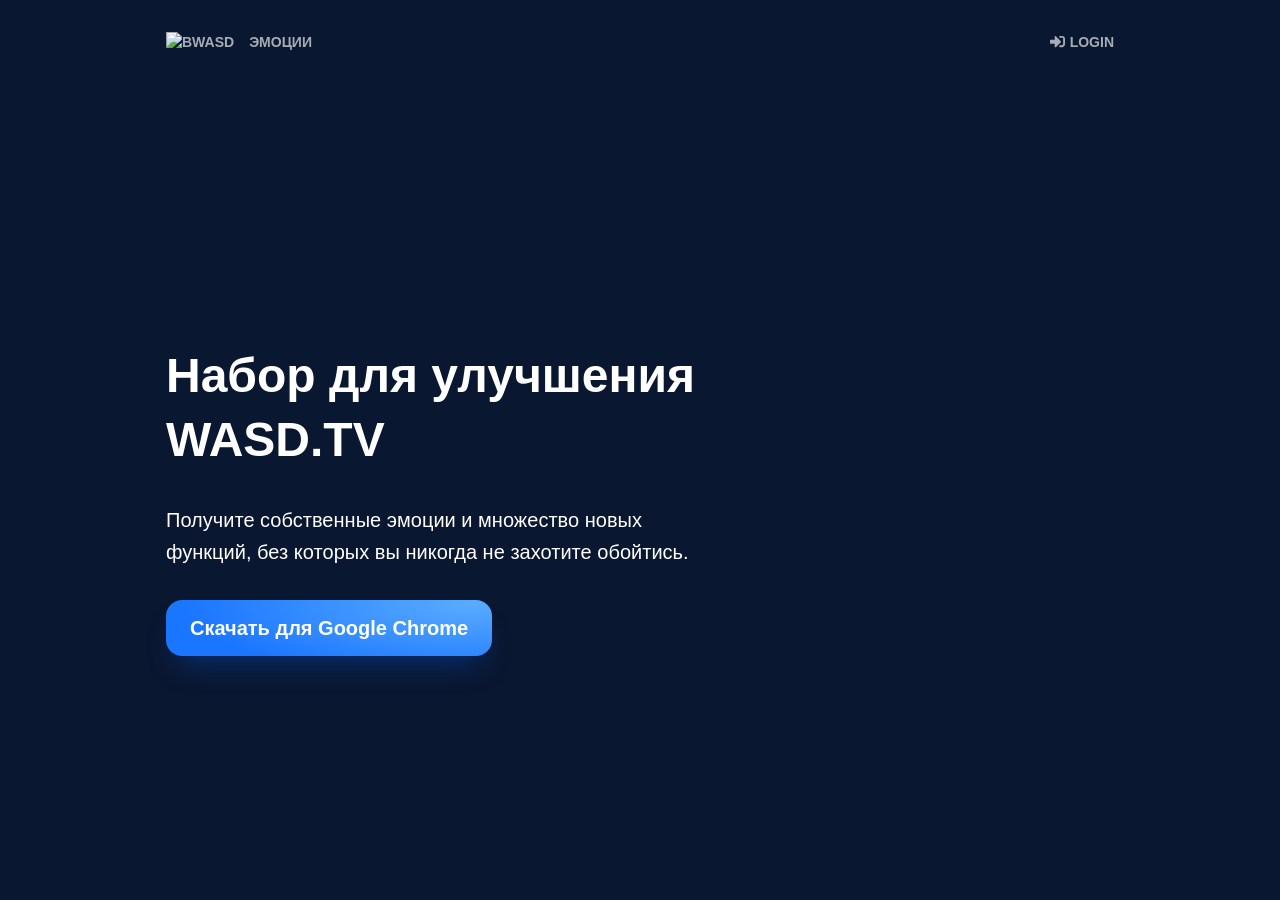
==== index.html @ 866a91ec "Update" ====
<!doctype html><html lang="ru"><head><meta charset="utf-8"/><link rel="icon" href="/favicon.ico"/><meta name="viewport" content="width=device-width,initial-scale=1"/><meta name="theme-color" content="#000000"/><meta name="description" content="Набор для улучшения WASD.TV"/><link rel="apple-touch-icon" href="/logo192.png"/><link rel="manifest" href="/manifest.json"/><title>BetterWASD</title><script async src="https://www.googletagmanager.com/gtag/js?id=G-4YLPDXPJ76"></script><script>function gtag(){dataLayer.push(arguments)}window.dataLayer=window.dataLayer||[],gtag("js",new Date),gtag("config","G-4YLPDXPJ76")</script><script defer="defer" src="/static/js/main.41673cb0.js"></script><link href="/static/css/main.63bde0b6.css" rel="stylesheet"></head><body><noscript>Вам необходимо включить JavaScript, чтобы запустить это приложение.</noscript><div id="root"></div></body></html>
---- static/css/main.63bde0b6.css ----
body{-webkit-font-smoothing:antialiased;-moz-osx-font-smoothing:grayscale;--wasd-color-black:#000;--wasd-color-black--rgb:0,0,0;--wasd-color-white:#fff;--wasd-color-white--rgb:255,255,255;--wasd-color-corp-prime:#1a202c;--wasd-color-corp-prime--rgb:26,32,44;--wasd-color-corp-gray:#848ca0;--wasd-color-corp-gray--rgb:132,140,160;--wasd-color-dark-blue:#483cb8;--wasd-color-corp-blue:#258fe5;--wasd-color-corp-blue--rgb:37,143,229;--wasd-color-warning:#d85252;--wasd-color-warning--rgb:216,82,82;--wasd-color-success:#6ba131;--wasd-color-success--rgb:107,161,49;--wasd-color-event1:#913ca7;--wasd-color-event2:#5bc3c1;--wasd-color-event3:#f5a623;--wasd-color-xp:#9013fe;--wasd-color-bordo:#a5276d;--wasd-color-prime:#1a202c;--wasd-color-prime--rgb:26,32,44;--wasd-color-switch:#fff;--wasd-color-switch--rgb:255,255,255;--wasd-color-second:#141820;--wasd-color-third:#0c1014;--wasd-color-gray1:#242830;--wasd-color-gray2:#444858;--wasd-color-gray3:#848ca0;--wasd-color-text-prime:#fff;--wasd-color-text-second:hsla(0,0%,100%,.8);--wasd-color-text-third:hsla(0,0%,100%,.64);--wasd-color-text-fourth:hsla(0,0%,100%,.48);--wasd-color-text-disabled:hsla(0,0%,100%,.24);--wasd-color-bg-prime:#141820;--wasd-color-bg-second:#0c1014;--color-lowest-layer:rgba(0,0,0,.2);--color-background:20,24,32;--color-first-layer:#1a212d;--color-second-layer:#1d2736;--color-upper-layer:#212d3f;--color-switch:246,247,248;--color-shadow:9,9,9;--color-system-blue:0,143,236;--color-system-dark-blue:13,110,200;--color-system-white:255,255,255;--color-system-black:0,0,0;--color-system-warning:252,77,100;--color-system-attention:243,173,56;--color-system-success:62,189,65;--color-system-xp:144,19,254;--color-additional-yellow-light:#f0df47;--color-additional-yellow-dark:#dbc92a;--color-additional-yellow-orange:#f8b23e;--color-additional-orange:#e88021;--color-additional-red:#d03f3f;--color-additional-pink:#cd317c;--color-additional-lilac:#952ba7;--color-additional-violet:#6227e0;--color-additional-blue:#2264e3;--color-additional-blue-light:#27b4e0;--color-additional-aquamarine:#00cbbf;--color-additional-blue-green:#27e087;--color-additional-green-acid:#2be027;--color-additional-green:#139520;--color-additional-green-light:#a6d323;--color-additional-gray:#898989;font-family:-apple-system,BlinkMacSystemFont,Segoe UI,Roboto,Oxygen,Ubuntu,Cantarell,Fira Sans,Droid Sans,Helvetica Neue,sans-serif;margin:0}code{font-family:source-code-pro,Menlo,Monaco,Consolas,Courier New,monospace}@media (min-width:1200px){.container{width:1170px}}@media (min-width:992px){.container{width:970px}}@media (min-width:768px){.container{width:750px}}.container{margin-left:auto;margin-right:auto;padding-left:15px;padding-right:15px}.row{margin-left:-15px;margin-right:-15px}.col{float:left;min-height:1px;padding-left:15px;padding-right:15px;position:relative;width:100%}.page-header{border-bottom-color:transparent;font-size:39px;font-weight:400;line-height:1.1;margin-bottom:0;margin-top:0;padding-bottom:9.5px;padding-top:20px}.clearfix{margin-bottom:21px}.h2,h2{font-size:32px}.h2,.h3,h2,h3{margin-bottom:10.5px;margin-top:21px}.h3,h3{font-size:26px}p{margin:0 0 10.5px}ol,ul{margin-bottom:10.5px;margin-top:0}*{box-sizing:border-box;margin:0;padding:0}.navbar{align-items:center;background:red;display:flex;height:48px;padding:0 15px;width:100vw}.navbar__links{margin-left:auto}body{background-color:#0a1730;color:var(--wasd-color-text-prime);font-family:Montserrat,sans-serif;font-weight:400;overflow:hidden}.wrapper{display:flex;flex-direction:column;height:100%;margin-top:0;overflow-x:hidden;overflow-y:auto;padding:0!important;position:absolute;width:100%}footer{padding:15px 10px;text-align:right}div::-webkit-scrollbar{background:rgba(var(--wasd-color-switch--rgb),.24);border-radius:.4rem .4rem .4rem .4rem;height:8px;width:8px}div::-webkit-scrollbar-thumb{background:rgba(var(--wasd-color-switch--rgb),.48);border-radius:.4rem .4rem .4rem .4rem}span.role{background-color:rgba(218,132,51,.1);border-radius:3px;color:#da8433;display:inline-block;-webkit-filter:saturate(.95);filter:saturate(.95);font-weight:500;outline:0;padding:0 2px;position:relative;text-indent:0;unicode-bidi:plaintext}span.role:hover{background-color:rgba(218,132,51,.3)}section{padding-bottom:20px;padding-top:120px}section>.title{color:rgb(var(--color-system-white));font-size:32px;font-weight:600;line-height:40px;padding-bottom:24px;text-align:center;text-transform:uppercase}section>.item{display:block;flex-direction:row;margin:0 auto;max-width:948px;position:inherit}section ol,section ul{-webkit-margin-before:1em;-webkit-margin-after:1em;-webkit-margin-start:0;-webkit-margin-end:0;-webkit-padding-start:40px;color:rgba(var(--color-system-white),.8);display:block;font-size:16px;letter-spacing:.02px;line-height:24px;margin-block-end:1em;margin-block-start:1em;margin-inline-end:0;margin-inline-start:0;padding-inline-start:40px}section .block:not(:first-child){margin-top:32px}section .block .item__title{color:rgb(var(--color-system-white));font-size:20px;font-weight:500;letter-spacing:.02px;line-height:26px}section .block>.item__descr{color:rgba(var(--color-system-white),.8);font-size:16px;letter-spacing:.012px;line-height:24px;padding-top:16px}section .block>.item__border{border-top:1px solid rgba(var(--wasd-color-switch--rgb),.24);margin:10px 0}section .block>.descr{font-size:20px;letter-spacing:.02px;line-height:32px}.main-section{background-position:50%;background-repeat:no-repeat;background-size:cover;height:100vh;margin:0 auto}.main-section,.main-section .slideshow-container{display:flex;flex-direction:column;justify-content:center}.main-section .slideshow-container{bottom:0;height:100%;position:absolute;right:5px;top:0;width:42.5%;z-index:1}.react-slideshow-container .default-nav{opacity:0;transition:opacity .25s}.paint .react-slideshow-container .default-nav,.react-slideshow-container:hover .default-nav{opacity:1}.main-section .block{margin:0 auto;min-width:948px}.main-section .main-title{color:rgb(var(--color-system-white));font-size:48px;font-weight:700;line-height:64px}.main-section .descr{color:rgb(var(--color-system-white));margin:32px 0;text-align:left}.main-section .buttons{display:flex!important;flex-direction:row;width:100%}.button-big.blue:not([disabled]){background:radial-gradient(90.57% 139.63% at 94.34% 6.25%,#59acff 0,#1a75ff 100%);border:none;box-shadow:0 18px 30px -12px rgba(0,94,255,.35)}.button-big.blue:not([disabled]):hover{background:linear-gradient(0deg,rgba(var(--color-system-white),.2),rgba(var(--color-system-white),.2)),radial-gradient(90.57% 139.63% at 94.34% 6.25%,#1a8cff 0,#1a75ff 100%);box-shadow:0 24px 36px -12px rgba(0,94,255,.35)}.button-big.blue:not([disabled]):active{background:linear-gradient(0deg,rgba(var(--color-system-white),.4),rgba(var(--color-system-white),.4)),radial-gradient(90.57% 139.63% at 94.34% 6.25%,#1a8cff 0,#1a75ff 100%);box-shadow:none}.button-big.blue[disabled]{color:var(--wasd-color-text-disabled)}.button-big.white:not([disabled]){background:none;border:2px solid rgba(var(--color-system-white),.8)}.button-big.white:not([disabled]):hover{background:rgba(var(--color-system-white),.2)}.button-big.white:not([disabled]):active{background:rgba(var(--color-system-white),.4)}.button-big.white[disabled]{color:var(--wasd-color-text-disabled)}.button-big{border-radius:16px;color:rgb(var(--color-system-white));font-size:20px;height:56px;padding:12px 24px;width:auto}.button-small.blue:not([disabled]){background:radial-gradient(90.57% 139.63% at 94.34% 6.25%,#59acff 0,#1a75ff 100%);border:none;box-shadow:0 18px 30px -12px rgba(0,94,255,.35)}.button-small.blue:not([disabled]):hover{background:linear-gradient(0deg,rgba(var(--color-system-white),.2),rgba(var(--color-system-white),.2)),radial-gradient(90.57% 139.63% at 94.34% 6.25%,#1a8cff 0,#1a75ff 100%);box-shadow:0 24px 36px -12px rgba(0,94,255,.35)}.button-small.blue:not([disabled]):active{background:linear-gradient(0deg,rgba(var(--color-system-white),.4),rgba(var(--color-system-white),.4)),radial-gradient(90.57% 139.63% at 94.34% 6.25%,#1a8cff 0,#1a75ff 100%);box-shadow:none}.button-small.blue[disabled]{color:var(--wasd-color-text-disabled)}.button-small.white:not([disabled]){background:none;border:2px solid rgba(var(--color-system-white),.8)}.button-small.white:not([disabled]):hover{background:rgba(var(--color-system-white),.2)}.button-small.white:not([disabled]):active{background:rgba(var(--color-system-white),.4)}.button-small.white[disabled]{color:var(--wasd-color-text-disabled)}.button-small{border-radius:12px;color:rgb(var(--color-system-white));font-size:16px;height:40px;padding:8px 16px;width:auto}.button{align-items:center;cursor:pointer;display:flex;flex-direction:row;font-family:Montserrat,sans-serif;font-weight:600;justify-content:center;white-space:nowrap}.main-section .buttons .button:first-child{margin-right:16px}.main-section .block>*{display:block;max-width:558px}a{color:#1a75ff;text-decoration:none}header{left:0;margin:0 auto;max-width:948px;position:absolute!important;right:0;top:32px;z-index:2}header>.nav{align-items:baseline;display:flex;flex-direction:row;justify-content:space-between;position:relative;z-index:1}header>.nav .nav-item{cursor:pointer;outline:none}header>.nav img{width:150px}header>.nav .nav-link{color:rgba(var(--color-system-white),.64);font-size:14px;font-weight:600;line-height:20px;text-transform:uppercase}header>.nav .nav-link:not(:first-child){padding-left:15px}header>.nav .nav-link:hover,header>.nav .nav-link:hover .dropdown-toggle{color:rgba(var(--color-system-white),.8)}header>.nav .nav-link.active{color:rgb(var(--color-system-white))}.percent30 img{padding:0 5px}.justifyCenter{display:flex!important;justify-content:center}.percent30{align-items:center;background:var(--color-lowest-layer);border:1px solid var(--wasd-color-text-disabled);border-radius:5px;display:flex;height:150px;justify-content:center;margin:0 5px;padding:15px;width:30%}.loader{-webkit-animation:spin 2s linear infinite;animation:spin 2s linear infinite;border:7px solid #f3f3f3;border-radius:50%;border-top-color:#3498db;height:75px;width:75px}@-webkit-keyframes spin{0%{-webkit-transform:rotate(0deg);transform:rotate(0deg)}to{-webkit-transform:rotate(1turn);transform:rotate(1turn)}}@keyframes spin{0%{-webkit-transform:rotate(0deg);transform:rotate(0deg)}to{-webkit-transform:rotate(1turn);transform:rotate(1turn)}}.loader_div{align-items:center;display:flex;height:100%}.emotes,.loader_div{justify-content:center;width:100%}.emotes{display:flex!important;flex-direction:row;flex-wrap:wrap}.div_emoteCard{display:flex;list-style-type:none;margin-bottom:25px;margin-right:5px;min-width:105px;padding:6px;transition:-webkit-transform .2s cubic-bezier(.333,0,0,1) 0s;transition:transform .2s cubic-bezier(.333,0,0,1) 0s;transition:transform .2s cubic-bezier(.333,0,0,1) 0s,-webkit-transform .2s cubic-bezier(.333,0,0,1) 0s;vertical-align:top;width:-webkit-min-content;width:min-content}.div_emoteCard.user{margin-bottom:50px}.emoteCard{background-color:rgba(var(--wasd-color-switch--rgb),.08);border-top-left-radius:4px;border-top-right-radius:4px;color:rgba(var(--wasd-color-switch--rgb),.64);height:auto;margin:0;min-width:-webkit-fill-available;outline:none;position:relative;text-align:center;text-decoration:none;transition:all .175s ease 0s;width:auto}.emoteCard:hover,.emoteCard span:hover{background-color:var(--wasd-color-corp-blue);z-index:1}.emoteCard img{height:50px;margin:8px;max-width:55%;min-width:76px;object-fit:scale-down;position:relative;vertical-align:middle}.emoteCard>div{position:absolute;width:-webkit-fill-available}.emoteCard:hover span,.emoteCard span:hover{background-color:var(--wasd-color-corp-blue);color:var(--wasd-color-white);overflow-wrap:break-word;text-decoration:none;white-space:normal}.emoteCard span{background-color:rgba(var(--wasd-color-switch--rgb),.08);display:inline-block;font-size:14px;height:-webkit-min-content;height:min-content;letter-spacing:.09px;line-height:18px;min-height:23px;overflow:hidden;padding:0 5px 5px;position:relative;text-align:center;text-decoration:none;text-overflow:ellipsis;transition:all .175s ease 0s;white-space:nowrap;width:inherit}.div_emoteCard:not(.user) .emoteCard span{border-bottom-left-radius:4px;border-bottom-right-radius:4px}.div_emoteCard.user .emoteCard span:first-child{border-radius:0;color:rgba(var(--wasd-color-switch--rgb),.64)}.div_emoteCard.user .emoteCard span:nth-child(2){border-bottom-left-radius:4px;border-bottom-right-radius:4px;color:rgba(var(--wasd-color-switch--rgb),.34);font-size:12px;top:-4px}.question-section .items{display:flex;flex-direction:row;margin:0 auto;max-width:948px;position:inherit}.question-section .items .item:first-child{margin-right:16px}.question-section .items .item_left{background-color:#142340;border-radius:16px;box-shadow:0 4px 8px rgba(var(--color-system-black),.16);font-size:16px;height:-webkit-max-content;height:max-content;line-height:22px;min-width:272px;padding:32px 24px 24px;width:272px}.question-section .items .item_left a{color:#f6f7f8;cursor:pointer;font-weight:600}.question-section .items .item_left a.active,.question-section .items .item_left a:hover{color:#1a75ff}.notFound,.question-section .items .item_right{width:100%}.notFound{align-items:center;display:flex;flex-direction:column;height:100%;justify-content:center}.notFound>h1{font-size:90px;padding-bottom:10px}.card{word-wrap:break-word;background-clip:border-box;background-color:#142340;border-radius:16px;display:flex;flex-direction:column;min-width:0;position:relative}.card .card-header:first-child{border-radius:calc(.25rem - 1px) calc(.25rem - 1px) 0 0}.card .card-header{background-color:rgba(0,0,0,.1);border-bottom:1px solid #212d3f;color:rgba(var(--color-system-white),.8);margin-bottom:0;padding:16px 40px}.card .card-body{flex:1 1 auto;min-height:200px;padding:1.25rem}.card .card-body img{padding:0 5px;vertical-align:middle}.card .card-footer:last-child{border-radius:0 0 calc(.25rem - 1px) calc(.25rem - 1px)}.card .card-footer{background-color:rgba(0,0,0,.1);border-top:1px solid #212d3f;color:rgba(var(--color-system-white),.8);padding:16px 40px}.text-center{text-align:center!important}.d-flex,.d-flex-column{display:flex;justify-content:space-between}.d-flex-column{flex-direction:column}section .card.block{margin:0 auto}section .card.block:not(:first-child){margin-top:20px}.slideshow-img{background-repeat:no-repeat;height:26.3vw;width:42.1vw}.slideshow-img,header .avatar{background-position:50%;background-size:cover}header .avatar{border-radius:20px;height:30px;margin-right:5px;position:relative;top:-4px;width:30px}header .user-role{color:#9d2d2d;padding-right:10px}header .user_login:after{border-bottom:0;border-left:.3em solid transparent;border-right:.3em solid transparent;border-top:.3em solid;content:"";display:inline-block;margin-left:.255em;vertical-align:.255em}header .user_login.show,header .user_login.show button{color:rgb(var(--color-system-white))}header .login svg{height:15px;margin-right:5px;position:relative;top:2px;width:15px}.dropdown-menu{background-color:#142340;border-radius:4px;box-shadow:0 4px 8px rgba(var(--color-system-black),.16);display:none;flex-direction:column;min-width:120px;padding:5px 0}.dropdown-menu.show{display:flex}button.dropdown-toggle{background:unset;border:unset;cursor:pointer;font-size:14px;font-weight:600;line-height:20px;text-transform:uppercase}.dropdown-menu a,button.dropdown-toggle{color:rgba(var(--color-system-white),.64)}.dropdown-menu a{align-items:center;display:flex;padding:5px}.dropdown-menu a svg{height:15px;margin:0 5px;width:15px}.dropdown-menu a:hover{background-color:hsla(0,0%,100%,.1)}.dropdown-menu a:active{background-color:hsla(0,0%,100%,.3)}.card-body p{font-size:13px}.pagination{display:flex;justify-content:center;list-style:none;padding-left:0}.page-item:first-child .page-link{border-bottom-left-radius:4px;border-top-left-radius:4px}.page-item:not(:first-child) .page-link{margin-left:-1px}.page-item:last-child .page-link{border-bottom-right-radius:4px;border-top-right-radius:4px}.page-item.active .page-link{background-color:#1a75ff;color:#f6f7f8;z-index:3}.page-item.disabled .page-link{background-color:rgba(var(--wasd-color-switch--rgb),.06);border-color:#dee2e6;color:rgba(var(--wasd-color-switch--rgb),.32);pointer-events:none}.page-link{background-color:#142340;border:1px solid #dee2e6;color:rgba(var(--wasd-color-switch--rgb),.64);display:block;padding:.375rem .75rem;position:relative;text-decoration:none;transition:color .15s ease-in-out,background-color .15s ease-in-out,border-color .15s ease-in-out,box-shadow .15s ease-in-out}.page-link:hover{border-color:#dee2e6;color:#1a75ff;z-index:2}[role=button]{cursor:pointer}.loader-line{background-color:rgba(var(--wasd-color-switch--rgb),.24);border-radius:20px;height:3px;margin:-12px;overflow:hidden;position:relative;width:100%;z-index:5}.loader-line:before{-webkit-animation:lineAnim 1s linear infinite;animation:lineAnim 1s linear infinite;background-color:#1a75ff;border-radius:20px;content:"";height:3px;left:-50%;position:absolute;width:40%}@-webkit-keyframes lineAnim{0%{left:-40%}50%{left:20%;width:80%}to{left:100%;width:100%}}@keyframes lineAnim{0%{left:-40%}50%{left:20%;width:80%}to{left:100%;width:100%}}input.api-token{color:transparent!important;text-shadow:0 0 6px rgba(var(--wasd-color-switch--rgb),.5)}button{cursor:pointer}.disabled{pointer-events:none}.error{color:var(--wasd-color-warning)}wasd-input[ovg]{width:100%}.wasd-input-wrapper[ovg] .wasd-input .show{opacity:1!important}.wasd-input-wrapper[ovg]{align-items:flex-start;display:flex;flex-direction:row;font-family:Roboto,sans-serif;justify-content:space-between;width:100%}.wasd-input-wrapper[ovg] .wasd-input[ovg]{caret-color:var(--wasd-color-corp-blue);display:flex;flex-direction:column;flex-grow:1;position:relative}.wasd-input-wrapper[ovg] .wasd-input[ovg] label[ovg]{align-items:center;color:rgba(var(--wasd-color-switch--rgb),.64);display:flex;font-size:12px;height:14px;opacity:0;transition:opacity .5s}.wasd-input-wrapper[ovg] .wasd-input[ovg] input.has-button[ovg]{padding-right:28px}.wasd-input-wrapper[ovg] .wasd-input[ovg] input[ovg],.wasd-input-wrapper[ovg] .wasd-input[ovg] select,.wasd-input-wrapper[ovg] .wasd-input[ovg] textarea[ovg]{background-color:var(--color-second-layer);border:1px solid var(--wasd-color-text-fourth);border-radius:4px;box-sizing:border-box;color:var(--wasd-color-switch);font-family:Roboto,sans-serif;font-size:14px;height:32px;margin:4px 0 0;outline:none;padding:0 8px;position:relative;resize:vertical;width:100%;z-index:1}.wasd-input-wrapper[ovg] .wasd-input[ovg] input[ovg],.wasd-input-wrapper[ovg] .wasd-input[ovg] textarea[ovg]{padding:10px}.wasd-input-wrapper[ovg] .wasd-input[ovg] button[ovg]{height:24px;left:auto;position:absolute;right:4px;top:22px;width:24px}button.button-icon[ovg]{background:none;cursor:auto;padding:unset}i[ovg]{color:rgba(var(--wasd-color-switch--rgb),.64);font-size:12px}.wasd-input-wrapper[ovg] .wasd-input[ovg] input[ovg]:hover,.wasd-input-wrapper[ovg] .wasd-input[ovg] select:hover,.wasd-input-wrapper[ovg] .wasd-input[ovg] textarea[ovg]:hover{border:1px solid var(--wasd-color-text-prime)}.wasd-input-wrapper[ovg] .wasd-input[ovg] input[ovg]:active,.wasd-input-wrapper[ovg] .wasd-input[ovg] input[ovg]:focus,.wasd-input-wrapper[ovg] .wasd-input[ovg] select:active,.wasd-input-wrapper[ovg] .wasd-input[ovg] select:focus,.wasd-input-wrapper[ovg] .wasd-input[ovg] textarea[ovg]:active,.wasd-input-wrapper[ovg] .wasd-input[ovg] textarea[ovg]:focus{border:1px solid var(--wasd-color-corp-blue);box-shadow:0 0 0 2px rgba(var(--wasd-color-corp-blue--rgb),.48)}button.button-icon[ovg]:active,button.button-icon[ovg]:hover{background:transparent}.color-picker>div>div>.bar-wrap:nth-last-child(2),.color-picker>div>div>div:last-child>div:last-child{display:none}.nav.nav-tabs .disabled{color:rgba(var(--wasd-color-switch--rgb),.48)!important}.subs-block,.subs-block-placeholder{display:flex;flex-direction:column}.subs-block-placeholder__title,.subs-block__title{border-bottom:1px solid rgba(var(--color-switch),.16);display:flex;flex-direction:column;margin-bottom:16px;padding-bottom:16px}.subs-block-placeholder__title_description,.subs-block__title_description{height:20px;margin-bottom:12px;width:160px}.subs-block-placeholder__title_channel,.subs-block__title_channel{align-items:center;display:flex;flex-direction:row}.subs-block-placeholder__title_channel .channel-image,.subs-block__title_channel .channel-image{height:48px;margin-right:8px;width:48px}.subs-block-placeholder__title_channel .channel-name,.subs-block__title_channel .channel-name{border-radius:2px;height:25px;width:160px}.subs-block-placeholder__body_description,.subs-block__body_description{border-radius:2px;height:64px;margin-bottom:24px;width:100%}.subs-block-placeholder__body_bonuses,.subs-block__body_bonuses{margin-bottom:24px}.subs-block-placeholder__body_bonuses .bonuses__title,.subs-block__body_bonuses .bonuses__title{height:16px;margin-bottom:4px;width:160px}.subs-block-placeholder__body_bonuses .bonuses__list,.subs-block__body_bonuses .bonuses__list{height:60px;width:320px}.subs-block-placeholder__body_bonuses .bonuses__list ul,.subs-block__body_bonuses .bonuses__list ul{-webkit-padding-start:24px;margin:0;padding-inline-start:24px}.subs-block-placeholder__body_sticker-pack .sticker-pack__title,.subs-block__body_sticker-pack .sticker-pack__title{height:16px;margin-bottom:4px;width:160px}.subs-block-placeholder__body_sticker-pack .sticker-pack__description,.subs-block__body_sticker-pack .sticker-pack__description{height:48px;margin-bottom:16px;width:100%}.subs-block-placeholder__body_sticker-pack .sticker-pack__stickers,.subs-block__body_sticker-pack .sticker-pack__stickers{display:flex;flex-wrap:wrap}.subs-block-placeholder__body_sticker-pack .sticker-pack__stickers .sticker-pack__stickers_item,.subs-block__body_sticker-pack .sticker-pack__stickers .sticker-pack__stickers_item{border-radius:4px;height:40px;margin-bottom:16px;margin-right:16px;transition:-webkit-transform .2s;transition:transform .2s;transition:transform .2s,-webkit-transform .2s;width:40px}.subs-block-placeholder__body_sticker-pack .sticker-pack__stickers .sticker-pack__stickers_item:hover,.subs-block__body_sticker-pack .sticker-pack__stickers .sticker-pack__stickers_item:hover{background-color:var(--color-second-layer);border-radius:4px;box-shadow:0 0 4px 0 rgba(var(--color-switch),.16);-webkit-transform:scale(2.4) translateY(-4px);transform:scale(2.4) translateY(-4px)}.subs-block-placeholder__hr,.subs-block__hr{background-color:rgba(var(--color-switch),.16);border:none;height:1px;margin:8px -24px}.subs-block-placeholder__footer_button,.subs-block__footer_button{height:40px;margin:16px 0;width:100%}.subs-block div,.subs-block p{height:auto!important;width:auto!important}.subs-block__title_channel .channel-image{border-radius:4px}.subs-block__title_channel .channel-name{color:rgb(var(--color-switch));font-size:20px;font-weight:500;line-height:26px}.subs-block__body_bonuses .bonuses__title,.subs-block__body_sticker-pack .sticker-pack__title{color:rgb(var(--color-switch));font-size:16px;font-weight:500;line-height:22px}.subs-block__body_sticker-pack .sticker-pack__description{font-size:14px;line-height:20px}.subs-block .bonuses__icons{display:flex;margin-top:16px}.subs-block .bonuses__icons .icon-item{display:flex;flex-direction:column;font-size:10px;line-height:14px;width:44px!important}.subs-block .bonuses__icons .icon-item img{height:20px;margin-bottom:4px;width:20px}.bonuses__icons .icon-item{align-items:flex-end;display:flex;margin-bottom:5px}.bonuses__icons .icon-item>:not(.wasd-input-wrapper){margin-bottom:8px}.bonuses__icons .icon-item>span{margin-left:5px}.bonuses__icons .icon-item.warning label{color:var(--wasd-color-warning)!important}.warning input,.warning input:focus{background-color:rgba(var(--wasd-color-warning--rgb),.25)!important}.warning input:focus{border:1px solid rgb(var(--wasd-color-warning--rgb))!important;box-shadow:0 0 0 2px rgba(var(--wasd-color-warning--rgb),.48)!important}.hover-pointer *{cursor:pointer!important}svg.search{color:#ccc;display:inline-block;font-size:inherit;height:1em;left:8px;position:absolute;text-align:center;top:8px;vertical-align:-.125em;width:1.25em;z-index:1}.search-container input{padding-left:35px!important}.search-container{display:inline-block;margin-left:auto;position:relative;vertical-align:middle}.react-slideshow-container{align-items:center;display:flex}.react-slideshow-container .nav{z-index:10}.react-slideshow-container .default-nav{align-items:center;background:hsla(0,0%,100%,.6);border:0;border-radius:50%;color:#fff;cursor:pointer;display:flex;height:30px;justify-content:center;text-align:center;width:30px}.react-slideshow-container .default-nav:focus,.react-slideshow-container .default-nav:hover{background:#fff;color:#666;outline:0}.react-slideshow-container .default-nav.disabled:hover{cursor:not-allowed}.react-slideshow-container .default-nav:first-of-type{border-right:0;border-top:0;margin-right:-30px}.react-slideshow-container .default-nav:last-of-type{margin-left:-30px}.react-slideshow-container+ul.indicators{display:flex;flex-wrap:wrap;justify-content:center;margin-top:20px}.react-slideshow-container+ul.indicators li{display:inline-block;height:7px;margin:0;padding:5px;position:relative;width:7px}.react-slideshow-container+ul.indicators .each-slideshow-indicator{background:transparent;border:0;color:transparent;cursor:pointer;opacity:.25}.react-slideshow-container+ul.indicators .each-slideshow-indicator:before{background:#000;border-radius:50%;content:"";height:7px;left:0;position:absolute;text-align:center;top:0;width:7px}.react-slideshow-container+ul.indicators .each-slideshow-indicator.active,.react-slideshow-container+ul.indicators .each-slideshow-indicator:focus,.react-slideshow-container+ul.indicators .each-slideshow-indicator:hover{opacity:.75;outline:0}.react-slideshow-fade-wrapper{overflow:hidden;width:100%}.react-slideshow-fade-wrapper .react-slideshow-fade-images-wrap{display:flex;flex-wrap:wrap}.react-slideshow-fade-wrapper .react-slideshow-fade-images-wrap>div{opacity:0;position:relative}.react-slideshow-wrapper.slide{overflow:hidden;width:100%}.react-slideshow-wrapper .images-wrap{display:flex;flex-wrap:wrap}.react-slideshow-zoom-wrapper{overflow:hidden;width:100%}.react-slideshow-zoom-wrapper .zoom-wrapper{display:flex;flex-wrap:wrap;overflow:hidden}.react-slideshow-zoom-wrapper .zoom-wrapper>div{display:flex;position:relative}.ovg-modal-window{align-items:center;display:none;height:100%;justify-content:center;left:0;opacity:0;outline:0;overflow-x:hidden;overflow-y:auto;overflow:hidden;position:fixed;top:0;transition:all .5s ease;width:100%;z-index:5558}.ovg-modal-window.show{display:flex;opacity:1}.ovg-modal-window .modal-block{background-color:var(--color-second-layer);border-radius:8px;display:flex;flex-direction:column;height:-webkit-fit-content;height:-moz-fit-content;height:fit-content;margin:8px;max-height:calc(100% - 16px);min-width:304px}.ovg-modal-window .modal-block,.ovg-modal-window .modal-block_small{max-width:304px}.ovg-modal-window .modal-block_medium{max-width:440px}.ovg-modal-window .modal-block_large{max-width:720px}.ovg-modal-window .modal-block__title{border-bottom:1px solid rgba(var(--color-switch),.08);display:flex;flex-direction:column;font-size:24px;font-style:normal;font-weight:500;line-height:32px;padding:16px 24px;position:relative}.ovg-modal-window .modal-block__title_sub-title{color:rgba(var(--color-switch),.64);font-size:14px;font-weight:400;line-height:20px;margin-top:4px}.ovg-modal-window .modal-block__title wasd-button{position:absolute;right:24px}.ovg-modal-window .modal-block__content{color:rgba(var(--color-switch),.64);font-size:14px;overflow-y:auto;padding:16px 24px;word-break:break-word}.ovg-modal-window .row{margin:auto;padding:4px 0}.ovg-modal-window .modal-block__footer{display:flex;justify-content:flex-end;padding:5px 24px 16px}.ovg-modal-window .modal-block__footer wasd-button{margin-left:16px}.ovg-modal-backdrop{background-color:rgba(var(--color-system-black),.48);display:none;height:100vh;left:0;position:fixed;top:0;width:100vw;z-index:5557}.ovg-modal-backdrop.show{display:block}button.ovg{background:none;border:none;border-radius:4px;cursor:pointer;font-family:Roboto-Bold,sans-serif;letter-spacing:.4px;margin:0;outline:none;position:relative;text-decoration:none;text-transform:uppercase;transition:all .1s ease;vertical-align:top;white-space:nowrap;width:inherit}button.ovg,button.ovg i{align-items:center;display:flex;justify-content:center}button.ovg:before{border-radius:4px;bottom:0;content:"";display:block;left:0;opacity:0;position:absolute;right:0;top:0}button.ovg:focus{box-shadow:0 0 0 3px rgba(var(--wasd-color-corp-blue--rgb),.4)}button.ovg:active:focus{box-shadow:none}button.ovg.active{cursor:default}button.ovg.small{font-size:10px;height:24px;padding:0 8px}button.ovg.small i{font-size:12px;height:12px;width:12px}button.ovg.small i+span:not(:empty){padding-left:4px}button.ovg.small.icon-right i+span:not(:empty){padding-left:0;padding-right:4px}button.ovg.medium{font-size:12px;height:32px;padding:0 16px}button.ovg.medium i{font-size:14px;height:14px;width:14px}button.ovg.medium i+span:not(:empty){padding-left:8px}button.ovg.medium.icon-right i+span:not(:empty){padding-left:0;padding-right:8px}button.ovg.medium-cube{font-size:12px;height:32px;width:32px}button.ovg.medium-cube i{font-size:14px;height:14px;width:14px}button.ovg.medium-cube i+span:not(:empty){padding-left:8px}button.ovg.medium-cube.icon-right i+span:not(:empty){padding-left:0;padding-right:8px}button.ovg.large{font-size:14px;height:40px;padding:0 24px}button.ovg.large i{font-size:16px;height:16px;width:16px}button.ovg.large i+span:not(:empty){padding-left:12px}button.ovg.large.icon-right i+span:not(:empty){padding-left:0;padding-right:12px}button.ovg.extra-large{font-size:16px;height:48px;padding:0 32px}button.ovg.extra-large i{font-size:18px;height:18px;width:18px}button.ovg.extra-large i+span:not(:empty){padding-left:16px}button.ovg.extra-large.icon-right i+span:not(:empty){padding-left:0;padding-right:16px}button.ovg.icon-left{flex-direction:row}button.ovg.icon-right{flex-direction:row-reverse}button.ovg.disabled,button.ovg[disabled]{background:rgba(var(--wasd-color-switch--rgb),.08)!important;box-shadow:none;color:rgba(var(--wasd-color-switch--rgb),.48)!important;cursor:default}button.ovg.disabled:before,button.ovg[disabled]:before{opacity:0!important}@media (max-width:639px){button.ovg i+span:not(:empty){display:none}}.flat-btn.ovg button.ovg{color:var(--wasd-color-white)}.flat-btn.ovg button.ovg:active{color:rgba(var(--wasd-color-white--rgb),.8)}.flat-btn.ovg button.ovg:hover:before{background-color:rgba(var(--wasd-color-white--rgb),.16);opacity:1}.flat-btn.ovg button.ovg:active:before{background-color:rgba(var(--wasd-color-black--rgb),.16);cursor:default;opacity:1}.flat-btn.ovg button.ovg.active,.flat-btn.ovg button.ovg.loading-button{color:var(--wasd-color-white)!important}.flat-btn.ovg .basic{background:var(--wasd-color-gray1)}.flat-btn.ovg .basic.active,.flat-btn.ovg .basic.loading-button{background:var(--wasd-color-gray1)!important}.flat-btn.ovg .primary{background:var(--wasd-color-corp-blue)}.flat-btn.ovg .primary.active,.flat-btn.ovg .primary.loading-button{background:var(--wasd-color-corp-blue)!important}.flat-btn.ovg .success{background:var(--wasd-color-success)}.flat-btn.ovg .success.active,.flat-btn.ovg .success.loading-button{background:var(--wasd-color-success)!important}.flat-btn.ovg .warning{background:var(--wasd-color-warning)}.flat-btn.ovg .warning.active,.flat-btn.ovg .warning.loading-button{background:var(--wasd-color-warning)!important}.flat-btn.ovg .icon-pending .icon-pending-inner{stroke:#fff!important}.stroked-btn.ovg button.ovg:active{border:1px solid transparent!important;color:rgba(var(--wasd-color-white--rgb),.8)!important}.stroked-btn.ovg button.ovg:hover{border:1px solid transparent!important;color:var(--wasd-color-white)}.stroked-btn.ovg button.ovg:hover:before{background-color:rgba(var(--wasd-color-white--rgb),.16);bottom:-1px;left:-1px;opacity:1;right:-1px;top:-1px}.stroked-btn.ovg button.ovg:active:before{background-color:rgba(var(--wasd-color-black--rgb),.16);cursor:default;opacity:1}.stroked-btn.ovg button.ovg.disabled,.stroked-btn.ovg button.ovg[disabled]{border:1px solid transparent!important}.stroked-btn.ovg button.ovg.active,.stroked-btn.ovg button.ovg.loading-button{color:var(--wasd-color-white)!important}.stroked-btn.ovg .primary{border:1px solid var(--wasd-color-corp-blue);color:var(--wasd-color-corp-blue)}.stroked-btn.ovg .primary.active,.stroked-btn.ovg .primary:active,.stroked-btn.ovg .primary:hover{background:var(--wasd-color-corp-blue)}.stroked-btn.ovg .primary.active,.stroked-btn.ovg .primary.loading-button{background:var(--wasd-color-corp-blue)!important}.stroked-btn.ovg .success{border:1px solid var(--wasd-color-success);color:var(--wasd-color-success)}.stroked-btn.ovg .success.active,.stroked-btn.ovg .success:active,.stroked-btn.ovg .success:hover{background:var(--wasd-color-success)}.stroked-btn.ovg .success.active,.stroked-btn.ovg .success.loading-button{background:var(--wasd-color-success)!important}.stroked-btn.ovg .warning{border:1px solid var(--wasd-color-warning);color:var(--wasd-color-warning)}.stroked-btn.ovg .warning.active,.stroked-btn.ovg .warning:active,.stroked-btn.ovg .warning:hover{background:var(--wasd-color-warning)}.stroked-btn.ovg .warning.active,.stroked-btn.ovg .warning.loading-button{background:var(--wasd-color-warning)!important}.stroked-btn.ovg .basic{border:1px solid rgba(var(--wasd-color-switch--rgb),.72);color:rgba(var(--wasd-color-switch--rgb),.72)}.stroked-btn.ovg .basic.active,.stroked-btn.ovg .basic:active,.stroked-btn.ovg .basic:hover{background:var(--wasd-color-gray1)}.stroked-btn.ovg .basic.active,.stroked-btn.ovg .basic.loading-button{background:var(--wasd-color-gray1)!important}.stroked-btn.ovg .icon-pending .icon-pending-inner{stroke:#fff!important}.ghost-btn.ovg button.ovg{box-sizing:border-box}.ghost-btn.ovg button.ovg.active,.ghost-btn.ovg button.ovg.loading-button{color:var(--wasd-color-white)!important}.ghost-btn.ovg .primary{color:var(--wasd-color-corp-blue)}.ghost-btn.ovg .primary:hover{background:rgba(var(--wasd-color-corp-blue--rgb),.16)}.ghost-btn.ovg .primary:active{background:rgba(var(--wasd-color-corp-blue--rgb),.24)}.ghost-btn.ovg .primary.active,.ghost-btn.ovg .primary.loading-button{background:var(--wasd-color-corp-blue)!important}.ghost-btn.ovg .success{color:var(--wasd-color-success)}.ghost-btn.ovg .success:hover{background:rgba(var(--wasd-color-success--rgb),.16)}.ghost-btn.ovg .success:active{background:rgba(var(--wasd-color-success--rgb),.24)}.ghost-btn.ovg .success.active,.ghost-btn.ovg .success.loading-button{background:var(--wasd-color-success)!important}.ghost-btn.ovg .warning{color:var(--wasd-color-warning)}.ghost-btn.ovg .warning:hover{background:rgba(var(--wasd-color-warning--rgb),.16)}.ghost-btn.ovg .warning:active{background:rgba(var(--wasd-color-warning--rgb),.24)}.ghost-btn.ovg .warning.active,.ghost-btn.ovg .warning.loading-button{background:var(--wasd-color-warning)!important}.ghost-btn.ovg .basic,.ghost-btn.ovg .basic:hover{color:rgba(var(--wasd-color-switch--rgb),.72)}.ghost-btn.ovg .basic:hover:before{background:var(--wasd-color-gray1);opacity:.16}.ghost-btn.ovg .basic:active:before{background:var(--wasd-color-gray1);opacity:.24}.ghost-btn.ovg .basic.active,.ghost-btn.ovg .basic.loading-button{background:var(--wasd-color-gray1)!important}.ghost-btn.ovg .icon-pending .icon-pending-inner{stroke:#fff!important}.icon-save{color:var(--wasd-color-white);font-size:14px}.icon-container,.icon-save{align-items:center;display:flex;justify-content:center;width:100%}.icon-container{height:100%}.icon-pending{-webkit-animation:loading 3s linear infinite;animation:loading 3s linear infinite;width:14px}.icon-pending .icon-pending-inner{fill:hsla(0,0%,100%,0);stroke:#fff;stroke-dasharray:300;stroke-dashoffset:0;stroke-linecap:round;stroke-miterlimit:10;stroke-width:16;-webkit-animation:loading-circle 2s linear infinite;animation:loading-circle 2s linear infinite}@-webkit-keyframes loading{0%{-webkit-transform:rotate(0);transform:rotate(0)}to{-webkit-transform:rotate(1turn);transform:rotate(1turn)}}@keyframes loading{0%{-webkit-transform:rotate(0);transform:rotate(0)}to{-webkit-transform:rotate(1turn);transform:rotate(1turn)}}@-webkit-keyframes loading-circle{0%{stroke-dashoffset:0}to{stroke-dashoffset:-600}}@keyframes loading-circle{0%{stroke-dashoffset:0}to{stroke-dashoffset:-600}}.ovg-viewer-card button>*{pointer-events:none}.df{display:flex}.ac{align-items:center}.jc{justify-content:center}.jfe{justify-content:flex-end}.jsb{justify-content:space-between}.ps-rl{position:relative}.c-cross{cursor:crosshair}.canvas-wrapper{border-radius:6px;height:294px;overflow:hidden}.c-resize{cursor:ew-resize}.opacity-overlay{border-radius:10px;height:100%;left:0;position:absolute;top:0;width:100%}.opacity-bg{border-radius:10px;display:flex;flex-wrap:wrap;overflow:hidden}.handle{border:2px solid #fff;border-radius:50%;box-shadow:0 0 3px rgba(0,0,0,.5);height:18px;position:absolute;width:18px;z-index:1000}.gradient-handle-wrap{padding-left:2px;padding-right:2px;position:absolute;top:4px;z-index:10000}.gradient-handle{border:2px solid #fff;border-radius:50%;box-shadow:0 0 3px rgba(0,0,0,.5);height:18px;width:18px}.npe{pointer-events:none}.degree-input{background:transparent;border:none;border-radius:4px;color:#323136;font-size:13px;font-weight:500;height:24px;width:34px}.degree-input,.input-wrap{outline:none;text-align:center}.input-wrap{border:1px solid #bebebe;border-radius:6px;color:#000;font-weight:400;height:32px;padding:2px;width:100%}.input-label{font-size:11px;line-height:1.2;text-align:center}.control-btn,.input-label{color:#565656;font-weight:700}.control-btn{align-items:center;border-radius:4px;display:flex;font-size:12px;height:100%;height:24px;justify-content:center;line-height:1;padding-left:8px;padding-right:8px;transition:all .16s ease}.bar-wrap{margin-left:-18px;margin-top:2px;padding:3px;width:330px}.bar-wrap-inner{padding-left:15px;padding-right:15px;width:324px}.control-btns-wrap{height:28px;padding:2px}.control-btns-wrap,.input-dropdown{background:#e9e9f5;border-radius:6px}.input-dropdown{box-shadow:1px 1px 14px 1px rgba(0,0,0,.25);padding:5px;position:absolute;right:-2px;top:34px;z-index:100000000}.input-dropdown:before{background:#e9e9f5;box-shadow:-1px -2px 8px rgba(0,0,0,.15);content:"";height:9px;position:absolute;right:12.5px;top:-3px;-webkit-transform:rotate(45deg);transform:rotate(45deg);width:9px;z-index:0}input{font-family:-apple-system,BlinkMacSystemFont,Segoe UI,Roboto,Oxygen,Ubuntu,Cantarell,Fira Sans,Droid Sans,Helvetica Neue,sans-serif}.tabs-wrapper{display:flex;max-height:100%;max-width:100%}.tabs-wrapper>.tabs{color:var(--color-switch);display:flex;flex-direction:column;font-family:Roboto,sans-serif;font-size:14px;line-height:1.71;max-width:100%;position:relative}.tabs-wrapper>.tabs>.title{color:var(--color-switch);font-family:Roboto-Bold;font-size:24px;text-transform:capitalize}.tabs-wrapper>.tabs:before{bottom:0;content:"";position:absolute}.tabs-wrapper>.tabs .items{display:flex;position:relative;scrollbar-width:none;white-space:nowrap;z-index:1}.tabs-wrapper>.tabs .items::-webkit-scrollbar{display:none;height:0;width:0}.tabs-wrapper>.tabs .item{align-items:center;border-radius:4px;color:var(--color-system-white);cursor:pointer;display:flex;font-size:14px;height:28px;letter-spacing:.2px;line-height:1.43;padding:0 16px;position:relative;white-space:nowrap}.tabs-wrapper>.tabs .item:hover{color:rgba(var(--color-system-blue),.8)}.tabs-wrapper>.tabs .item:hover:focus{box-shadow:none;outline:none}.tabs-wrapper>.tabs .item:active{color:rgba(var(--color-system-blue),1)}.tabs-wrapper>.tabs .item:focus{box-shadow:inset 0 0 0 2px rgba(var(--color-switch),.08);outline:none}.tabs-wrapper>.tabs .item.item-active:focus{box-shadow:none;outline:none}.tabs-wrapper>.tabs .item.disabled{cursor:default}.tabs-wrapper>.tabs .item.disabled,.tabs-wrapper>.tabs .item.disabled:active,.tabs-wrapper>.tabs .item.disabled:hover{color:rgba(var(--color-switch),.16)}.tabs-wrapper>.tabs .item.disabled:focus{border-width:0!important;box-shadow:none}.tabs-wrapper>.tabs .item-active{cursor:default;position:relative}.tabs-wrapper>.tabs .item-active,.tabs-wrapper>.tabs .item-active:hover{color:rgba(var(--color-system-blue),1)}.tabs-wrapper>.tabs a{text-decoration:none}.tabs-wrapper>.tabs a i{font-size:14px;margin-right:10px}.tabs-wrapper>.tabs-content{padding-top:24px}.tabs-wrapper>.tabs-content wasd-tab{outline:none}.inkbar{background:rgba(var(--color-system-blue),1);bottom:0;content:"";height:4px;left:0;position:absolute;width:4px}.inkbar.animated{transition:left .2s,width .2s}.inkbar--vertical{background:rgba(var(--color-system-blue),1);bottom:0;content:"";height:4px;left:0;position:absolute;transition:top .2s,height .2s;width:2px}.inkbar--vertical--right{left:auto;right:0}.tabs-wrapper.small>.tabs .item{font-size:14px;line-height:20px}.tabs-wrapper.small>.tabs .inkbar{height:2px}.tabs-wrapper.medium>.tabs .item{font-size:16px;line-height:22px}.tabs-wrapper.medium>.tabs .inkbar{height:2px}.tabs-wrapper.medium.horizontal .mobile-btns{height:40px}.tabs-wrapper.medium.horizontal .mobile-btns--left{height:40px;width:40px}.tabs-wrapper.medium.horizontal .mobile-btns--left i{font-size:14px;top:4px}.tabs-wrapper.medium.horizontal .mobile-btns--right{height:40px;width:40px}.tabs-wrapper.medium.horizontal .mobile-btns--right i{font-size:14px;top:4px}.tabs-wrapper.big>.tabs .item{font-size:24px;line-height:32px}.tabs-wrapper.big>.tabs .inkbar{height:3px}.tabs-wrapper.big.horizontal .mobile-btns{font-size:16px;height:55px}.tabs-wrapper.big.horizontal .mobile-btns--left{height:55px;width:55px}.tabs-wrapper.big.horizontal .mobile-btns--left i{font-size:18px;top:0}.tabs-wrapper.big.horizontal .mobile-btns--right{height:55px;width:55px}.tabs-wrapper.big.horizontal .mobile-btns--right i{font-size:18px;top:0}.tabs-wrapper.huge>.tabs .item{font-size:32px;line-height:40px}.tabs-wrapper.huge>.tabs .inkbar{height:4px}.tabs-wrapper.huge.horizontal .mobile-btns{display:none}.tabs-wrapper.vertical>.tabs{margin-bottom:0;max-height:100%;width:auto}.tabs-wrapper.vertical>.tabs:before{height:100%;width:100%}.tabs-wrapper.vertical>.tabs .items{flex-direction:column;overflow-x:hidden;overflow-y:auto;width:100%}.tabs-wrapper.vertical>.tabs .items .item{align-items:center;display:flex;margin-top:24px;min-height:32px}.tabs-wrapper.vertical>.tabs .items .item:first-child{margin-top:0}.tabs-wrapper.vertical>.tabs-content{background-color:rgba(var(--color-switch),.02);border-radius:4px;padding:24px;width:100%}.tabs-wrapper.vertical.left>.tabs{margin-right:24px}.tabs-wrapper.vertical.left>.tabs:before{border-right:2px solid rgba(var(--color-switch),.08);right:0}.tabs-wrapper.vertical.left>.tabs .item{border-radius:4px 0 0 4px;justify-content:flex-end}.tabs-wrapper.vertical.left>.tabs .item-active:after{border-right:2px solid rgba(var(--color-system-blue),1);right:0}.tabs-wrapper.vertical.left.small>.tabs:before{border-right:2px solid rgba(var(--color-switch),.08)}.tabs-wrapper.vertical.left.small>.tabs .item-active:after{border-right:2px solid rgba(var(--color-system-blue),1)}.tabs-wrapper.vertical.left.medium>.tabs:before{border-right:2px solid rgba(var(--color-switch),.08)}.tabs-wrapper.vertical.left.medium>.tabs .item-active:after{border-right:2px solid rgba(var(--color-system-blue),1)}.tabs-wrapper.vertical.left.medium>.tabs .items .inkbar--vertical{width:2px}.tabs-wrapper.vertical.left.big>.tabs:before{border-right:3px solid rgba(var(--color-switch),.08)}.tabs-wrapper.vertical.left.big>.tabs .item-active:after{border-right:3px solid rgba(var(--color-system-blue),1)}.tabs-wrapper.vertical.left.big>.tabs .items .inkbar--vertical{width:3px}.tabs-wrapper.vertical.left.huge>.tabs:before{border-right:4px solid rgba(var(--color-switch),.08)}.tabs-wrapper.vertical.left.huge>.tabs .item-active:after{border-right:4px solid rgba(var(--color-system-blue),1);right:0}.tabs-wrapper.vertical.left.huge>.tabs .items .inkbar--vertical{width:4px}.tabs-wrapper.vertical.right{flex-direction:row-reverse}.tabs-wrapper.vertical.right>.tabs{margin-left:24px}.tabs-wrapper.vertical.right>.tabs:before{border-left:2px solid rgba(var(--color-switch),.08);left:0}.tabs-wrapper.vertical.right>.tabs .item{border-radius:0 4px 4px 0;justify-content:flex-start}.tabs-wrapper.vertical.right>.tabs .item-active:after{border-left:2px solid rgba(var(--color-system-blue),1);left:0}.tabs-wrapper.vertical.right.small>.tabs:before{border-left:2px solid rgba(var(--color-switch),.08)}.tabs-wrapper.vertical.right.small>.tabs .item-active:after{border-left:2px solid rgba(var(--color-system-blue),1)}.tabs-wrapper.vertical.right.small>.tabs .items .inkbar--vertical{width:2px}.tabs-wrapper.vertical.right.medium>.tabs:before{border-left:2px solid rgba(var(--color-switch),.08)}.tabs-wrapper.vertical.right.medium>.tabs .inkbar,.tabs-wrapper.vertical.right.medium>.tabs .items .inkbar--vertical{width:2px}.tabs-wrapper.vertical.right.big>.tabs:before{border-left:3px solid rgba(var(--color-switch),.08)}.tabs-wrapper.vertical.right.big>.tabs .item-active:after{border-left:3px solid rgba(var(--color-system-blue),1)}.tabs-wrapper.vertical.right.big>.tabs .items .inkbar--vertical{width:3px}.tabs-wrapper.vertical.right.huge>.tabs:before{border-left:4px solid rgba(var(--color-switch),.08)}.tabs-wrapper.vertical.right.huge>.tabs .item-active:after{border-left:4px solid rgba(var(--color-system-blue),1)}.tabs-wrapper.vertical.right.huge>.tabs .items .inkbar--vertical{width:4px}.tabs-wrapper.horizontal{flex-direction:column}.tabs-wrapper.horizontal>.tabs .items{overflow-x:auto;overflow-y:hidden}.tabs-wrapper.horizontal>.tabs .items .item:last-child{padding-right:0}.tabs-wrapper.horizontal>.tabs .items .item:first-child{padding-left:0}.mobile-btns{align-items:center;color:rgba(var(--color-switch),.64);display:flex;font-size:12px;height:34px;justify-content:space-between;margin-left:-2px;position:absolute;width:102%}.mobile-btns--left{background:linear-gradient(90deg,var(--wasd-color-bg-prime) 32%,rgba(var(--color-background),0));height:34px;transition:visibility 0s,opacity .2s linear;width:34px;z-index:2}.mobile-btns--left i{cursor:pointer;font-size:12px;padding-left:3px;position:absolute;top:5px}.mobile-btns--left.hidden{opacity:0;transition:visibility .2s,opacity .2s linear;visibility:hidden}.mobile-btns--left.newBG{background:linear-gradient(90deg,var(--wasd-color-prime) 32%,rgba(var(--color-background),0))!important}.mobile-btns--right{background:linear-gradient(270deg,var(--wasd-color-bg-prime) 32%,rgba(var(--color-background),0));height:34px;transition:visibility .2s,opacity .2s linear;width:34px;z-index:2}.mobile-btns--right i{cursor:pointer;font-size:12px;left:calc(100% - 18px);padding-right:2px;position:absolute;top:5px}.mobile-btns--right.hidden{opacity:0;transition:visibility .2s,opacity .2s linear;visibility:hidden}.mobile-btns--right.newBG{background:linear-gradient(270deg,var(--wasd-color-prime) 32%,rgba(var(--color-background),0))!important}.tabs-wrapper.horizontal.small>.tabs .item{margin-bottom:6px}.tabs-wrapper.horizontal.medium>.tabs .item{margin-bottom:8px}.tabs-wrapper.horizontal.big>.tabs .item{margin-bottom:10px}.tabs-wrapper.horizontal.huge>.tabs .item{margin-bottom:18px}.tabs-wrapper.filter{flex-direction:column}.tabs-wrapper.filter>.tabs{flex-direction:row;margin-bottom:24px}.tabs-wrapper.filter>.tabs .items{align-items:center;overflow-x:auto;overflow-y:hidden}@media (max-width:639px){.tabs-wrapper.filter>.tabs .items{display:none}}.tabs-wrapper.filter>.tabs .items .item{border-radius:4px;margin-left:8px;min-height:32px}.tabs-wrapper.filter>.tabs .items .item:hover{box-shadow:inset 0 0 0 1px rgba(var(--color-switch),.16);color:var(--color-switch)}.tabs-wrapper.filter>.tabs .items .item:active{box-shadow:inset 0 0 0 1px rgba(var(--color-switch),1);color:var(--color-switch)}.tabs-wrapper.filter>.tabs .items .item:focus{box-shadow:inset 0 0 0 1px rgba(var(--color-switch),.08)}.tabs-wrapper.filter>.tabs .items .item.disabled:active,.tabs-wrapper.filter>.tabs .items .item.disabled:hover{box-shadow:none;color:rgba(var(--color-switch),.16)}.tabs-wrapper.filter>.tabs .items .item.disabled:focus{box-shadow:none}.tabs-wrapper.filter>.tabs .items .item-active{cursor:default;position:relative}.tabs-wrapper.filter>.tabs .items .item-active,.tabs-wrapper.filter>.tabs .items .item-active:active,.tabs-wrapper.filter>.tabs .items .item-active:focus,.tabs-wrapper.filter>.tabs .items .item-active:hover{box-shadow:inset 0 0 0 1px rgba(var(--color-switch),.48);color:var(--color-switch)}.tabs-wrapper.filter.right>.tabs{flex-direction:row-reverse}.tabs-wrapper.filter.right>.tabs .items{border-right:2px solid rgba(var(--color-switch),.08);margin-right:24px}.tabs-wrapper.filter.right>.tabs .item:first-child{margin-left:16px!important}.tabs-wrapper.filter.right>.tabs .items-list{right:0}.tabs-wrapper.filter.right>.tabs .items-mobile{border-right:2px solid rgba(var(--color-switch),.08);margin-right:24px}.tabs-wrapper.filter.right>.tabs .mobile-active{margin-right:32px!important}.tabs-wrapper.filter.left>.tabs .items{border-left:2px solid rgba(var(--color-switch),.08);margin-left:24px}.tabs-wrapper.filter.left>.tabs .item:last-child{margin-right:16px!important}.tabs-wrapper.filter.left>.tabs .items-list{right:0}.tabs-wrapper.filter.left>.tabs .items-mobile{border-left:2px solid rgba(var(--color-switch),.08);margin-left:24px}.tabs-wrapper.filter.left>.tabs .mobile-active{margin-left:32px!important}.tabs-wrapper.filter.center>.tabs{justify-content:center}.tabs-wrapper.filter.center>.tabs .title{display:none}.tabs-wrapper.filter.center>.tabs .item:first-child{margin-left:0}.tabs-wrapper.filter.center>.tabs .items-list{left:0;right:0}.items-mobile{align-items:center;display:none;position:relative}@media (max-width:639px){.items-mobile{display:flex}}.items-mobile .mobile-active{align-items:center;border-radius:4px;cursor:pointer;display:flex;font-size:14px;height:32px;letter-spacing:.2px;line-height:1.43;outline:none;padding:0 16px;position:relative;white-space:nowrap}.items-mobile .mobile-active,.items-mobile .mobile-active:hover{box-shadow:inset 0 0 0 1px rgba(var(--color-switch),.48);color:var(--color-switch)}.items-mobile .mobile-active:hover:focus{box-shadow:inset 0 0 0 1px rgba(var(--color-switch),.48)}.items-mobile .mobile-active:active,.items-mobile .mobile-active:focus{box-shadow:inset 0 0 0 1px rgba(var(--color-switch),.48);color:var(--color-switch)}.items-mobile .wasd-icons-dropdown-down{margin:0 0 0 20px!important}.items-list{-webkit-backdrop-filter:blur(8px);backdrop-filter:blur(8px);background-color:var(--color-first-layer);border-radius:4px;box-shadow:0 4px 16px 0 rgba(var(--color-system-black),.16);cursor:pointer;display:block;padding:0;position:absolute;text-align:end;top:36px;width:100%}.items-list_wrapper{display:none;width:100%;z-index:100}.items-list_item{align-items:center;box-sizing:border-box;color:rgba(var(--color-switch),.64);display:flex;height:48px;justify-content:left;padding:4px 24px 4px 16px;white-space:nowrap}.items-list_item.active{color:var(--color-switch);cursor:default}.items-list_item:hover{background-color:rgba(var(--color-switch),.08);color:var(--color-switch)}.items-list_item:active{background-color:rgba(var(--color-switch),.16);color:var(--color-switch)}.items-list_item.disabled{opacity:.16}.items-list_item.disabled:active,.items-list_item.disabled:hover{background-color:transparent;color:rgba(var(--color-switch),.64)}.items-list_item.disabled:focus{background-color:transparent}.is-open{display:block!important}@media (min-width:640px){.is-open{display:none!important}}i:before{margin:0}[data-betterwasd-paint]{-webkit-text-fill-color:transparent;-webkit-background-clip:text;background-clip:text!important;background-color:currentcolor}.info__text__status__name>span{pointer-events:none}[data-betterwasd-paint="0"]{background-image:radial-gradient(circle,#d7b030 0,#fff7b6 100%);background-size:cover;color:#d7b030!important;-webkit-filter:drop-shadow(#787878 .6px 0 .2px) drop-shadow(#787878 -.6px 0 .2px) drop-shadow(#787878 0 .6px .2px) drop-shadow(#787878 0 -.6px .2px) drop-shadow(#787878 0 0 1.5px);filter:drop-shadow(rgb(120,120,120) .6px 0 .2px) drop-shadow(rgb(120,120,120) -.6px 0 .2px) drop-shadow(rgb(120,120,120) 0 .6px .2px) drop-shadow(rgb(120,120,120) 0 -.6px .2px) drop-shadow(rgb(120,120,120) 0 0 1.5px)}[data-betterwasd-paint="1"]{background-image:radial-gradient(circle,#50bec8 20%,#2ddcf5 30%,#3c6ee6 40%,#f0f0f0 80%);background-size:cover;color:#50bec8!important;-webkit-filter:drop-shadow(rgba(0,0,0,.4) -1px 0 .7px) drop-shadow(rgba(0,0,0,.4) 1px 0 .7px) drop-shadow(rgba(0,0,0,.4) 0 -1px .7px) drop-shadow(rgba(0,0,0,.4) 0 1px .7px);filter:drop-shadow(rgba(0,0,0,.4) -1px 0 .7px) drop-shadow(rgba(0,0,0,.4) 1px 0 .7px) drop-shadow(rgba(0,0,0,.4) 0 -1px .7px) drop-shadow(rgba(0,0,0,.4) 0 1px .7px)}[data-betterwasd-paint="2"]{background-image:url(https://raw.githubusercontent.com/ovgamesdev/BetterWASD.data/main/img_paint_clip_test.webp);background-size:cover;color:#fa3232!important;-webkit-filter:inherit;filter:inherit}[data-betterwasd-paint="3"]{background-image:repeating-linear-gradient(45deg,#d2d2d2 10%,#d2d2d2 20%,#ff6464 0,#ff6464 30%);background-size:cover;color:#ff6464!important;-webkit-filter:drop-shadow(rgba(0,0,0,.4) -1px 0 .7px) drop-shadow(rgba(0,0,0,.4) 1px 0 .7px) drop-shadow(rgba(0,0,0,.4) 0 -1px .7px) drop-shadow(rgba(0,0,0,.4) 0 1px .7px);filter:drop-shadow(rgba(0,0,0,.4) -1px 0 .7px) drop-shadow(rgba(0,0,0,.4) 1px 0 .7px) drop-shadow(rgba(0,0,0,.4) 0 -1px .7px) drop-shadow(rgba(0,0,0,.4) 0 1px .7px)}[data-betterwasd-paint="4"]{background-image:linear-gradient(30deg,#14e650,#14e650 10%,#ff503c 70%,#fab42d 90%);background-size:cover;color:#14e650!important;-webkit-filter:drop-shadow(rgba(0,0,0,.235) 0 0 2px);filter:drop-shadow(rgba(0,0,0,.235) 0 0 2px)}[data-betterwasd-paint="5"]{background-image:url(https://raw.githubusercontent.com/ovgamesdev/BetterWASD.data/main/spilled_glue.webp);background-size:cover;-webkit-filter:drop-shadow(#000 0 0 1px);filter:drop-shadow(rgb(0,0,0) 0 0 1px)}[data-betterwasd-paint="6"]{background-image:linear-gradient(90deg,#ffffa0,#ffc86e 40%,#ff6e64 75%);background-size:cover;color:#ffffa0!important;-webkit-filter:drop-shadow(#ff6464 0 0 1px);filter:drop-shadow(rgb(255,100,100) 0 0 1px)}[data-betterwasd-paint="7"]{background-image:linear-gradient(90deg,hsla(0,0%,73%,.753),rgba(109,57,141,.753) 25%,#388149 50%,rgba(146,56,96,.75) 75%,hsla(0,0%,73%,.75));background-size:cover;-webkit-filter:drop-shadow(rgba(0,170,0,.498) 1px 0 .3px) drop-shadow(rgba(170,0,0,.498) -1px 0 .3px) drop-shadow(rgba(0,0,170,.498) 0 1px .3px) drop-shadow(hsla(0,0%,67%,.498) 1px -1px .3px) drop-shadow(#aaa 0 0 1px) drop-shadow(hsla(0,0%,67%,.294) 0 0 1px);filter:drop-shadow(rgba(0,170,0,.498) 1px 0 .3px) drop-shadow(rgba(170,0,0,.498) -1px 0 .3px) drop-shadow(rgba(0,0,170,.498) 0 1px .3px) drop-shadow(rgba(170,170,170,.498) 1px -1px .3px) drop-shadow(rgb(170,170,170) 0 0 1px) drop-shadow(rgba(170,170,170,.294) 0 0 1px)}[data-betterwasd-paint="8"]{background-image:linear-gradient(90deg,#ffaa64,#a01973 50%,#460a8c);color:#aa0fa0!important}[data-betterwasd-paint="8"],[data-betterwasd-paint="9"]{background-size:cover;-webkit-filter:inherit;filter:inherit}[data-betterwasd-paint="9"]{background-image:linear-gradient(90deg,#ebff64,#ffa528 40%,#ff4b46 80%)}[data-betterwasd-paint="10"]{background-image:linear-gradient(90deg,#7364f5,#78c8ff 40%,#64f0aa 80%)}[data-betterwasd-paint="10"],[data-betterwasd-paint="11"]{background-size:cover;-webkit-filter:inherit;filter:inherit}[data-betterwasd-paint="11"]{background-image:linear-gradient(90deg,red,#fff800 25%,#4e5 50%,#003dff 75%,#ff00e6)}[data-betterwasd-paint="12"]{background-image:linear-gradient(90deg,#f0f,#af0a6e 55%,#c82087);background-size:cover;color:#f0f!important;-webkit-filter:drop-shadow(#ff6464 .01px .01px 1px);filter:drop-shadow(rgb(255,100,100) .01px .01px 1px)}[data-betterwasd-paint="13"]{background-image:linear-gradient(90deg,#403b4a 0,#e7e9bb 51%,#403b4a)!important;background-size:200% auto;transition:.5s}:hover>[data-betterwasd-paint="13"]{background-position:100%}[data-betterwasd-paint="14"]{background-image:linear-gradient(90deg,#ec008c,#fc6767)}[data-betterwasd-paint="14"],[data-betterwasd-paint="15"]{background-size:cover;-webkit-filter:inherit;filter:inherit}[data-betterwasd-paint="15"]{background-image:linear-gradient(90deg,#00dbde 0,#fc00ff)}[data-betterwasd-paint="16"]{background-image:linear-gradient(-225deg,#231557,#44107a 29%,#ff1361 67%,#fff800)}[data-betterwasd-paint="16"],[data-betterwasd-paint="17"]{background-size:cover;-webkit-filter:inherit;filter:inherit}[data-betterwasd-paint="17"]{background-image:linear-gradient(65.9deg,#55e4e0 5.5%,rgba(75,68,224,.74) 54.2%,#40c6ee 55.2%,#b124e0 98.4%)}[data-betterwasd-paint="18"]{background-image:linear-gradient(.31turn,#49ebdd,#53dedb 7.1%,#69bfd9 13.4%,#7f9dd6 18%,#9b71d0 23.9%,#b249c9 28.8%,#c82dc0 33.3%,#d52ab4 38%,#e82c91 44.2%,#ef2d80 52.4%,#f9426b 59.7%,#fc6962 67.3%,#fc6962 74.4%,#fe915c 82.2%,#ffbd56 88.2%,#fee350 92.8%,#fef84b 98.4%)}[data-betterwasd-paint="18"],[data-betterwasd-paint="19"]{background-size:cover;-webkit-filter:inherit;filter:inherit}[data-betterwasd-paint="19"]{background-image:linear-gradient(90deg,#02fa46 -1.7%,#02eefa 21.1%,#ae08ed 46%,#ed0875 64.2%,#ed0875 81%,#f88800 97.2%)}[data-betterwasd-paint="20"]{background-image:linear-gradient(109.6deg,#adfa91 11.2%,#2efc63 91.1%)}[data-betterwasd-paint="20"],[data-betterwasd-paint="21"]{background-size:cover;-webkit-filter:inherit;filter:inherit}[data-betterwasd-paint="21"]{background-image:linear-gradient(90.5deg,#23d2ff .3%,#4a68f7 18.2%,#8550ff 36.4%,#c63bf3 52.5%,#fa5476 68.8%,#ffdf43 99.9%)}
/*# sourceMappingURL=main.63bde0b6.css.map*/
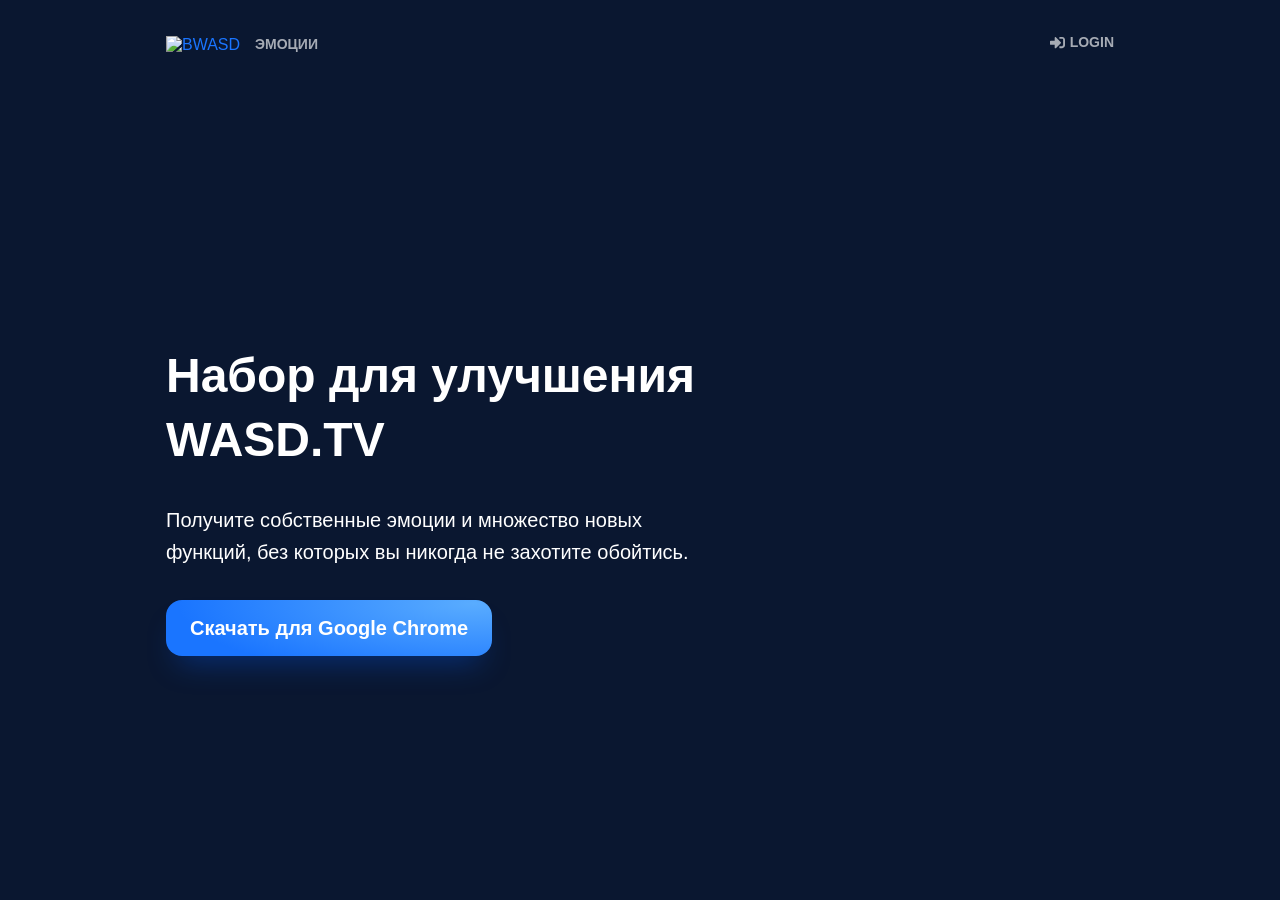
==== commit c282eab4: "Update" ====
--- a/index.html
+++ b/index.html
@@ -1 +1 @@
-<!doctype html><html lang="ru"><head><meta charset="utf-8"/><link rel="icon" href="/favicon.ico"/><meta name="viewport" content="width=device-width,initial-scale=1"/><meta name="theme-color" content="#000000"/><meta name="description" content="Набор для улучшения WASD.TV"/><link rel="apple-touch-icon" href="/logo192.png"/><link rel="manifest" href="/manifest.json"/><title>BetterWASD</title><script async src="https://www.googletagmanager.com/gtag/js?id=G-4YLPDXPJ76"></script><script>function gtag(){dataLayer.push(arguments)}window.dataLayer=window.dataLayer||[],gtag("js",new Date),gtag("config","G-4YLPDXPJ76")</script><script defer="defer" src="/static/js/main.41673cb0.js"></script><link href="/static/css/main.63bde0b6.css" rel="stylesheet"></head><body><noscript>Вам необходимо включить JavaScript, чтобы запустить это приложение.</noscript><div id="root"></div></body></html>+<!doctype html><html lang="ru"><head><meta charset="utf-8"/><link rel="icon" href="/favicon.ico"/><meta name="viewport" content="width=device-width,initial-scale=1"/><meta name="theme-color" content="#000000"/><meta name="description" content="Набор для улучшения WASD.TV"/><link rel="apple-touch-icon" href="/logo192.png"/><link rel="manifest" href="/manifest.json"/><title>BetterWASD</title><script async src="https://www.googletagmanager.com/gtag/js?id=G-4YLPDXPJ76"></script><script>function gtag(){dataLayer.push(arguments)}window.dataLayer=window.dataLayer||[],gtag("js",new Date),gtag("config","G-4YLPDXPJ76")</script><script defer="defer" src="/static/js/main.6f00a32a.js"></script><link href="/static/css/main.3bcce01a.css" rel="stylesheet"></head><body><noscript>Вам необходимо включить JavaScript, чтобы запустить это приложение.</noscript><div id="root"></div></body></html>
--- a/static/css/main.3bcce01a.css
+++ b/static/css/main.3bcce01a.css
@@ -0,0 +1,2 @@
+body{-webkit-font-smoothing:antialiased;-moz-osx-font-smoothing:grayscale;--wasd-color-black:#000;--wasd-color-black--rgb:0,0,0;--wasd-color-white:#fff;--wasd-color-white--rgb:255,255,255;--wasd-color-corp-prime:#1a202c;--wasd-color-corp-prime--rgb:26,32,44;--wasd-color-corp-gray:#848ca0;--wasd-color-corp-gray--rgb:132,140,160;--wasd-color-dark-blue:#483cb8;--wasd-color-corp-blue:#258fe5;--wasd-color-corp-blue--rgb:37,143,229;--wasd-color-warning:#d85252;--wasd-color-warning--rgb:216,82,82;--wasd-color-success:#6ba131;--wasd-color-success--rgb:107,161,49;--wasd-color-event1:#913ca7;--wasd-color-event2:#5bc3c1;--wasd-color-event3:#f5a623;--wasd-color-xp:#9013fe;--wasd-color-bordo:#a5276d;--wasd-color-prime:#1a202c;--wasd-color-prime--rgb:26,32,44;--wasd-color-switch:#fff;--wasd-color-switch--rgb:255,255,255;--wasd-color-second:#141820;--wasd-color-third:#0c1014;--wasd-color-gray1:#242830;--wasd-color-gray2:#444858;--wasd-color-gray3:#848ca0;--wasd-color-text-prime:#fff;--wasd-color-text-second:hsla(0,0%,100%,.8);--wasd-color-text-third:hsla(0,0%,100%,.64);--wasd-color-text-fourth:hsla(0,0%,100%,.48);--wasd-color-text-disabled:hsla(0,0%,100%,.24);--wasd-color-bg-prime:#141820;--wasd-color-bg-second:#0c1014;--color-lowest-layer:rgba(0,0,0,.2);--color-background:20,24,32;--color-first-layer:#1a212d;--color-second-layer:#1d2736;--color-upper-layer:#212d3f;--color-switch:246,247,248;--color-shadow:9,9,9;--color-system-blue:0,143,236;--color-system-dark-blue:13,110,200;--color-system-white:255,255,255;--color-system-black:0,0,0;--color-system-warning:252,77,100;--color-system-attention:243,173,56;--color-system-success:62,189,65;--color-system-xp:144,19,254;--color-additional-yellow-light:#f0df47;--color-additional-yellow-dark:#dbc92a;--color-additional-yellow-orange:#f8b23e;--color-additional-orange:#e88021;--color-additional-red:#d03f3f;--color-additional-pink:#cd317c;--color-additional-lilac:#952ba7;--color-additional-violet:#6227e0;--color-additional-blue:#2264e3;--color-additional-blue-light:#27b4e0;--color-additional-aquamarine:#00cbbf;--color-additional-blue-green:#27e087;--color-additional-green-acid:#2be027;--color-additional-green:#139520;--color-additional-green-light:#a6d323;--color-additional-gray:#898989;font-family:-apple-system,BlinkMacSystemFont,Segoe UI,Roboto,Oxygen,Ubuntu,Cantarell,Fira Sans,Droid Sans,Helvetica Neue,sans-serif;margin:0}code{font-family:source-code-pro,Menlo,Monaco,Consolas,Courier New,monospace}@media (min-width:1200px){.container{width:1170px}}@media (min-width:992px){.container{width:970px}}@media (min-width:768px){.container{width:750px}}.container{margin-left:auto;margin-right:auto;padding-left:15px;padding-right:15px}.row{margin-left:-15px;margin-right:-15px}.col{float:left;min-height:1px;padding-left:15px;padding-right:15px;position:relative;width:100%}.page-header{border-bottom-color:transparent;font-size:39px;font-weight:400;line-height:1.1;margin-bottom:0;margin-top:0;padding-bottom:9.5px;padding-top:20px}.clearfix{margin-bottom:21px}.h2,h2{font-size:32px}.h2,.h3,h2,h3{margin-bottom:10.5px;margin-top:21px}.h3,h3{font-size:26px}p{margin:0 0 10.5px}ol,ul{margin-bottom:10.5px;margin-top:0}*{box-sizing:border-box;margin:0;padding:0}.navbar__links{margin-left:auto}.nav.nav-tabs .disabled{color:rgba(var(--wasd-color-switch--rgb),.48)!important}body{background-color:#0a1730;color:var(--wasd-color-text-prime);font-family:Montserrat,sans-serif;font-weight:400;overflow:hidden}.wrapper{display:flex;flex-direction:column;height:100%;margin-top:0;overflow-x:hidden;overflow-y:auto;padding:0!important;position:absolute;width:100%}footer{padding:15px 10px;text-align:right}div::-webkit-scrollbar{background:rgba(var(--wasd-color-switch--rgb),.24);border-radius:.4rem .4rem .4rem .4rem;height:8px;width:8px}div::-webkit-scrollbar-thumb{background:rgba(var(--wasd-color-switch--rgb),.48);border-radius:.4rem .4rem .4rem .4rem}span.role{background-color:rgba(218,132,51,.1);border-radius:3px;color:#da8433;display:inline-block;-webkit-filter:saturate(.95);filter:saturate(.95);font-weight:500;outline:0;padding:0 2px;position:relative;text-indent:0;unicode-bidi:plaintext}span.role:hover{background-color:rgba(218,132,51,.3)}section{padding-bottom:20px;padding-top:120px}section>.title{color:rgb(var(--color-system-white));font-size:32px;font-weight:600;line-height:40px;padding-bottom:24px;text-align:center;text-transform:uppercase}section>.item{display:block;flex-direction:row;margin:0 auto;max-width:948px;position:inherit}section ol,section ul{-webkit-margin-before:1em;-webkit-margin-after:1em;-webkit-margin-start:0;-webkit-margin-end:0;-webkit-padding-start:40px;color:rgba(var(--color-system-white),.8);display:block;font-size:16px;letter-spacing:.02px;line-height:24px;margin-block-end:1em;margin-block-start:1em;margin-inline-end:0;margin-inline-start:0;padding-inline-start:40px}section .block:not(:first-child){margin-top:32px}section .block .item__title{color:rgb(var(--color-system-white));font-size:20px;font-weight:500;letter-spacing:.02px;line-height:26px}section .block .item__descr{color:rgba(var(--color-system-white),.8);font-size:16px;letter-spacing:.012px;line-height:24px;padding-top:16px}section .block .item__border{border-top:1px solid rgba(var(--wasd-color-switch--rgb),.24);margin:10px 0}section .block .descr{font-size:20px;letter-spacing:.02px;line-height:32px}.main-section{background-position:50%;background-repeat:no-repeat;background-size:cover;height:100vh;margin:0 auto}.main-section,.main-section .slideshow-container{display:flex;flex-direction:column;justify-content:center}.main-section .slideshow-container{bottom:0;height:100%;position:absolute;right:5px;top:0;width:42.5%;z-index:1}.react-slideshow-container .default-nav{opacity:0;transition:opacity .25s}.paint .react-slideshow-container .default-nav,.react-slideshow-container:hover .default-nav{opacity:1}.main-section .block{margin:0 auto;min-width:948px}.main-section .main-title{color:rgb(var(--color-system-white));font-size:48px;font-weight:700;line-height:64px}.main-section .descr{color:rgb(var(--color-system-white));margin:32px 0;text-align:left}.main-section .buttons{display:flex!important;flex-direction:row;width:100%}.button-big.blue:not([disabled]){background:radial-gradient(90.57% 139.63% at 94.34% 6.25%,#59acff 0,#1a75ff 100%);border:none;box-shadow:0 18px 30px -12px rgba(0,94,255,.35)}.button-big.blue:not([disabled]):hover{background:linear-gradient(0deg,rgba(var(--color-system-white),.2),rgba(var(--color-system-white),.2)),radial-gradient(90.57% 139.63% at 94.34% 6.25%,#1a8cff 0,#1a75ff 100%);box-shadow:0 24px 36px -12px rgba(0,94,255,.35)}.button-big.blue:not([disabled]):active{background:linear-gradient(0deg,rgba(var(--color-system-white),.4),rgba(var(--color-system-white),.4)),radial-gradient(90.57% 139.63% at 94.34% 6.25%,#1a8cff 0,#1a75ff 100%);box-shadow:none}.button-big.blue[disabled]{color:var(--wasd-color-text-disabled)}.button-big.white:not([disabled]){background:none;border:2px solid rgba(var(--color-system-white),.8)}.button-big.white:not([disabled]):hover{background:rgba(var(--color-system-white),.2)}.button-big.white:not([disabled]):active{background:rgba(var(--color-system-white),.4)}.button-big.white[disabled]{color:var(--wasd-color-text-disabled)}.button-big{border-radius:16px;color:rgb(var(--color-system-white));font-size:20px;height:56px;padding:12px 24px;transition:all .1s;width:auto}.button-small.blue:not([disabled]){background:radial-gradient(90.57% 139.63% at 94.34% 6.25%,#59acff 0,#1a75ff 100%);border:none;box-shadow:0 18px 30px -12px rgba(0,94,255,.35)}.button-small.blue:not([disabled]):hover{background:linear-gradient(0deg,rgba(var(--color-system-white),.2),rgba(var(--color-system-white),.2)),radial-gradient(90.57% 139.63% at 94.34% 6.25%,#1a8cff 0,#1a75ff 100%);box-shadow:0 24px 36px -12px rgba(0,94,255,.35)}.button-small.blue:not([disabled]):active{background:linear-gradient(0deg,rgba(var(--color-system-white),.4),rgba(var(--color-system-white),.4)),radial-gradient(90.57% 139.63% at 94.34% 6.25%,#1a8cff 0,#1a75ff 100%);box-shadow:none}.button-small.blue[disabled]{color:var(--wasd-color-text-disabled)}.button-small.white:not([disabled]){background:none;border:2px solid rgba(var(--color-system-white),.8)}.button-small.white:not([disabled]):hover{background:rgba(var(--color-system-white),.2)}.button-small.white:not([disabled]):active{background:rgba(var(--color-system-white),.4)}.button-small.white[disabled]{color:var(--wasd-color-text-disabled)}.button-small{border-radius:12px;color:rgb(var(--color-system-white));font-size:16px;height:40px;padding:8px 16px;width:auto}.button{align-items:center;cursor:pointer;display:flex;flex-direction:row;font-family:Montserrat,sans-serif;font-weight:600;justify-content:center;white-space:nowrap}.main-section .buttons .button:first-child{margin-right:16px}.main-section .block>*{display:block;max-width:558px}a{color:#1a75ff;text-decoration:none}.percent30 img{padding:0 5px}.justifyCenter{display:flex!important;justify-content:center}.percent30{align-items:center;background:var(--color-lowest-layer);border:1px solid var(--wasd-color-text-disabled);border-radius:5px;display:flex;height:150px;margin:0 5px;padding:15px;width:30%}.emotes,.percent30{justify-content:center}.emotes{display:flex!important;flex-direction:row;flex-wrap:wrap;width:100%}.question-section .items{display:flex;flex-direction:row;margin:0 auto;max-width:948px;position:inherit}.question-section .items .item:first-child{margin-right:16px}.question-section .items .item_left{background-color:#142340;border-radius:16px;box-shadow:0 4px 8px rgba(var(--color-system-black),.16);font-size:16px;height:-webkit-max-content;height:max-content;line-height:22px;min-width:272px;padding:32px 24px 24px;width:272px}.question-section .items .item_left a{color:#f6f7f8;cursor:pointer;font-weight:600}.question-section .items .item_left a.active,.question-section .items .item_left a:hover{color:#1a75ff}.notFound,.question-section .items .item_right{width:100%}.notFound{align-items:center;display:flex;flex-direction:column;height:100%;justify-content:center}.notFound>h1{font-size:90px;padding-bottom:10px}.card{word-wrap:break-word;background-clip:border-box;background-color:#142340;border-radius:16px;display:flex;flex-direction:column;min-width:0;position:relative}.card .card-header{background-color:rgba(0,0,0,.1);border-bottom:1px solid #212d3f;border-top-left-radius:16px;border-top-right-radius:16px;color:rgba(var(--color-system-white),.8);margin-bottom:0;padding:16px 40px}.card .card-body{flex:1 1 auto;min-height:200px;padding:1.25rem}.card .card-body>img{margin:0 5px;vertical-align:middle}.card .card-body .date{color:var(--wasd-color-text-third);font-size:12px;position:absolute}.card .card-footer{background-color:rgba(0,0,0,.1);border-bottom-left-radius:16px;border-bottom-right-radius:16px;border-top:1px solid #212d3f;color:rgba(var(--color-system-white),.8);padding:16px 40px}.text-center{text-align:center!important}.d-flex,.d-flex-column{display:flex;justify-content:space-between}.d-flex-column{flex-direction:column}section .card.block{margin:0 auto}section .card.block:not(:first-child){margin-top:20px}.slideshow-img{background-position:50%;background-repeat:no-repeat;background-size:cover;height:26.3vw;width:42.1vw}.card-body p{font-size:13px}.pagination{display:flex;justify-content:center;list-style:none;padding-left:0}.page-item:first-child .page-link{border-bottom-left-radius:4px;border-top-left-radius:4px}.page-item:not(:first-child) .page-link{margin-left:-1px}.page-item:last-child .page-link{border-bottom-right-radius:4px;border-top-right-radius:4px}.page-item.active .page-link{background-color:#1a75ff;color:#f6f7f8;z-index:3}.page-item.disabled .page-link{background-color:rgba(var(--wasd-color-switch--rgb),.06);border-color:#dee2e6;color:rgba(var(--wasd-color-switch--rgb),.32);pointer-events:none}.page-link{background-color:#142340;border:1px solid #dee2e6;color:rgba(var(--wasd-color-switch--rgb),.64);display:block;padding:.375rem .75rem;position:relative;text-decoration:none;transition:color .15s ease-in-out,background-color .15s ease-in-out,border-color .15s ease-in-out,box-shadow .15s ease-in-out}.page-link:hover{border-color:#dee2e6;color:#1a75ff;z-index:2}[role=button]{cursor:pointer}input.api-token{color:transparent!important;text-shadow:0 0 6px rgba(var(--wasd-color-switch--rgb),.5)}button{cursor:pointer}.disabled{pointer-events:none}.error{color:var(--wasd-color-warning)}wasd-input[ovg]{width:100%}.wasd-input-wrapper[ovg] .wasd-input .show{opacity:1!important}.wasd-input-wrapper[ovg]{align-items:flex-start;display:flex;flex-direction:row;font-family:Roboto,sans-serif;justify-content:space-between;width:100%}.wasd-input-wrapper[ovg] .wasd-input[ovg]{caret-color:var(--wasd-color-corp-blue);display:flex;flex-direction:column;flex-grow:1;position:relative}.wasd-input-wrapper[ovg] .wasd-input[ovg] label[ovg]{align-items:center;color:rgba(var(--wasd-color-switch--rgb),.64);display:flex;font-size:12px;height:14px;opacity:0;transition:opacity .5s}.wasd-input-wrapper[ovg] .wasd-input[ovg] input.has-button[ovg]{padding-right:28px}.wasd-input-wrapper[ovg] .wasd-input[ovg] input[ovg],.wasd-input-wrapper[ovg] .wasd-input[ovg] select,.wasd-input-wrapper[ovg] .wasd-input[ovg] textarea[ovg]{background-color:var(--color-second-layer);border:1px solid var(--wasd-color-text-fourth);border-radius:4px;box-sizing:border-box;color:var(--wasd-color-switch);font-family:Roboto,sans-serif;font-size:14px;height:32px;margin:4px 0 0;outline:none;padding:0 8px;position:relative;resize:vertical;width:100%;z-index:1}.wasd-input-wrapper[ovg] .wasd-input[ovg] input[ovg],.wasd-input-wrapper[ovg] .wasd-input[ovg] textarea[ovg]{padding:10px}.wasd-input-wrapper[ovg] .wasd-input[ovg] button[ovg]{height:24px;left:auto;position:absolute;right:4px;top:22px;width:24px}button.button-icon[ovg]{background:none;cursor:auto;padding:unset}i[ovg]{color:rgba(var(--wasd-color-switch--rgb),.64);font-size:12px}.wasd-input-wrapper[ovg] .wasd-input[ovg] input[ovg]:hover,.wasd-input-wrapper[ovg] .wasd-input[ovg] select:hover,.wasd-input-wrapper[ovg] .wasd-input[ovg] textarea[ovg]:hover{border:1px solid var(--wasd-color-text-prime)}.wasd-input-wrapper[ovg] .wasd-input[ovg] input[ovg]:active,.wasd-input-wrapper[ovg] .wasd-input[ovg] input[ovg]:focus,.wasd-input-wrapper[ovg] .wasd-input[ovg] select:active,.wasd-input-wrapper[ovg] .wasd-input[ovg] select:focus,.wasd-input-wrapper[ovg] .wasd-input[ovg] textarea[ovg]:active,.wasd-input-wrapper[ovg] .wasd-input[ovg] textarea[ovg]:focus{border:1px solid var(--wasd-color-corp-blue);box-shadow:0 0 0 2px rgba(var(--wasd-color-corp-blue--rgb),.48)}button.button-icon[ovg]:active,button.button-icon[ovg]:hover{background:transparent}.color-picker>div>div>.bar-wrap:nth-last-child(2),.color-picker>div>div>div:last-child>div:last-child{display:none}.warning input,.warning input:focus{background-color:rgba(var(--wasd-color-warning--rgb),.25)!important}.warning input:focus{border:1px solid rgb(var(--wasd-color-warning--rgb))!important;box-shadow:0 0 0 2px rgba(var(--wasd-color-warning--rgb),.48)!important}.hover-pointer *{cursor:pointer!important}svg.search{color:#ccc;display:inline-block;font-size:inherit;height:1em;left:8px;position:absolute;text-align:center;top:8px;vertical-align:-.125em;width:1.25em;z-index:1}.search-container input{padding-left:35px!important}.search-container{display:inline-block;margin-left:auto;position:relative;vertical-align:middle}.skelet-loading .loading,.skelet-loading .loading-after:after{background-color:#425a91;border:none!important;border-radius:4px;cursor:default;pointer-events:none!important;-webkit-user-select:none;-ms-user-select:none;user-select:none}.paint .buttons{align-items:center;display:flex;flex-direction:column;padding-top:5px}.wrapper__color-picker{display:flex;justify-content:center;padding:10px 0}.emote-state{align-items:center;display:flex;flex-direction:column;left:50%;position:absolute;top:10px;-webkit-transform:translateX(-50%);transform:translateX(-50%);width:300px}.emote-state .zero-width{color:orange;font-size:12px}.emote-state .private-emote{color:red;font-size:12px}button.ovg{background:none;border:none;border-radius:4px;cursor:pointer;font-family:Roboto-Bold,sans-serif;letter-spacing:.4px;margin:0;outline:none;position:relative;text-decoration:none;text-transform:uppercase;transition:all .1s ease;vertical-align:top;white-space:nowrap;width:inherit}button.ovg,button.ovg i{align-items:center;display:flex;justify-content:center}button.ovg:before{border-radius:4px;bottom:0;content:"";display:block;left:0;opacity:0;position:absolute;right:0;top:0}button.ovg:focus{box-shadow:0 0 0 3px rgba(var(--wasd-color-corp-blue--rgb),.4)}button.ovg:active:focus{box-shadow:none}button.ovg.active{cursor:default}button.ovg.small{font-size:10px;height:24px;padding:0 8px}button.ovg.small i{font-size:12px;height:12px;width:12px}button.ovg.small i+span:not(:empty){padding-left:4px}button.ovg.small.icon-right i+span:not(:empty){padding-left:0;padding-right:4px}button.ovg.medium{font-size:12px;height:32px;padding:0 16px}button.ovg.medium i{font-size:14px;height:14px;width:14px}button.ovg.medium i+span:not(:empty){padding-left:8px}button.ovg.medium.icon-right i+span:not(:empty){padding-left:0;padding-right:8px}button.ovg.medium-cube{font-size:12px;height:32px;width:32px}button.ovg.medium-cube i{font-size:14px;height:14px;width:14px}button.ovg.medium-cube i+span:not(:empty){padding-left:8px}button.ovg.medium-cube.icon-right i+span:not(:empty){padding-left:0;padding-right:8px}button.ovg.large{font-size:14px;height:40px;padding:0 24px}button.ovg.large i{font-size:16px;height:16px;width:16px}button.ovg.large i+span:not(:empty){padding-left:12px}button.ovg.large.icon-right i+span:not(:empty){padding-left:0;padding-right:12px}button.ovg.extra-large{font-size:16px;height:48px;padding:0 32px}button.ovg.extra-large i{font-size:18px;height:18px;width:18px}button.ovg.extra-large i+span:not(:empty){padding-left:16px}button.ovg.extra-large.icon-right i+span:not(:empty){padding-left:0;padding-right:16px}button.ovg.icon-left{flex-direction:row}button.ovg.icon-right{flex-direction:row-reverse}button.ovg.disabled,button.ovg[disabled]{background:rgba(var(--wasd-color-switch--rgb),.08)!important;box-shadow:none;color:rgba(var(--wasd-color-switch--rgb),.48)!important;cursor:default}button.ovg.disabled:before,button.ovg[disabled]:before{opacity:0!important}@media (max-width:639px){button.ovg i+span:not(:empty){display:none}}.flat-btn.ovg button.ovg{color:var(--wasd-color-white)}.flat-btn.ovg button.ovg:active{color:rgba(var(--wasd-color-white--rgb),.8)}.flat-btn.ovg button.ovg:hover:before{background-color:rgba(var(--wasd-color-white--rgb),.16);opacity:1}.flat-btn.ovg button.ovg:active:before{background-color:rgba(var(--wasd-color-black--rgb),.16);cursor:default;opacity:1}.flat-btn.ovg button.ovg.active,.flat-btn.ovg button.ovg.loading-button{color:var(--wasd-color-white)!important}.flat-btn.ovg .basic{background:var(--wasd-color-gray1)}.flat-btn.ovg .basic.active,.flat-btn.ovg .basic.loading-button{background:var(--wasd-color-gray1)!important}.flat-btn.ovg .primary{background:var(--wasd-color-corp-blue)}.flat-btn.ovg .primary.active,.flat-btn.ovg .primary.loading-button{background:var(--wasd-color-corp-blue)!important}.flat-btn.ovg .success{background:var(--wasd-color-success)}.flat-btn.ovg .success.active,.flat-btn.ovg .success.loading-button{background:var(--wasd-color-success)!important}.flat-btn.ovg .warning{background:var(--wasd-color-warning)}.flat-btn.ovg .warning.active,.flat-btn.ovg .warning.loading-button{background:var(--wasd-color-warning)!important}.flat-btn.ovg .icon-pending .icon-pending-inner{stroke:#fff!important}.stroked-btn.ovg button.ovg:active{border:1px solid transparent!important;color:rgba(var(--wasd-color-white--rgb),.8)!important}.stroked-btn.ovg button.ovg:hover{border:1px solid transparent!important;color:var(--wasd-color-white)}.stroked-btn.ovg button.ovg:hover:before{background-color:rgba(var(--wasd-color-white--rgb),.16);bottom:-1px;left:-1px;opacity:1;right:-1px;top:-1px}.stroked-btn.ovg button.ovg:active:before{background-color:rgba(var(--wasd-color-black--rgb),.16);cursor:default;opacity:1}.stroked-btn.ovg button.ovg.disabled,.stroked-btn.ovg button.ovg[disabled]{border:1px solid transparent!important}.stroked-btn.ovg button.ovg.active,.stroked-btn.ovg button.ovg.loading-button{color:var(--wasd-color-white)!important}.stroked-btn.ovg .primary{border:1px solid var(--wasd-color-corp-blue);color:var(--wasd-color-corp-blue)}.stroked-btn.ovg .primary.active,.stroked-btn.ovg .primary:active,.stroked-btn.ovg .primary:hover{background:var(--wasd-color-corp-blue)}.stroked-btn.ovg .primary.active,.stroked-btn.ovg .primary.loading-button{background:var(--wasd-color-corp-blue)!important}.stroked-btn.ovg .success{border:1px solid var(--wasd-color-success);color:var(--wasd-color-success)}.stroked-btn.ovg .success.active,.stroked-btn.ovg .success:active,.stroked-btn.ovg .success:hover{background:var(--wasd-color-success)}.stroked-btn.ovg .success.active,.stroked-btn.ovg .success.loading-button{background:var(--wasd-color-success)!important}.stroked-btn.ovg .warning{border:1px solid var(--wasd-color-warning);color:var(--wasd-color-warning)}.stroked-btn.ovg .warning.active,.stroked-btn.ovg .warning:active,.stroked-btn.ovg .warning:hover{background:var(--wasd-color-warning)}.stroked-btn.ovg .warning.active,.stroked-btn.ovg .warning.loading-button{background:var(--wasd-color-warning)!important}.stroked-btn.ovg .basic{border:1px solid rgba(var(--wasd-color-switch--rgb),.72);color:rgba(var(--wasd-color-switch--rgb),.72)}.stroked-btn.ovg .basic.active,.stroked-btn.ovg .basic:active,.stroked-btn.ovg .basic:hover{background:var(--wasd-color-gray1)}.stroked-btn.ovg .basic.active,.stroked-btn.ovg .basic.loading-button{background:var(--wasd-color-gray1)!important}.stroked-btn.ovg .icon-pending .icon-pending-inner{stroke:#fff!important}.ghost-btn.ovg button.ovg{box-sizing:border-box}.ghost-btn.ovg button.ovg.active,.ghost-btn.ovg button.ovg.loading-button{color:var(--wasd-color-white)!important}.ghost-btn.ovg .primary{color:var(--wasd-color-corp-blue)}.ghost-btn.ovg .primary:hover{background:rgba(var(--wasd-color-corp-blue--rgb),.16)}.ghost-btn.ovg .primary:active{background:rgba(var(--wasd-color-corp-blue--rgb),.24)}.ghost-btn.ovg .primary.active,.ghost-btn.ovg .primary.loading-button{background:var(--wasd-color-corp-blue)!important}.ghost-btn.ovg .success{color:var(--wasd-color-success)}.ghost-btn.ovg .success:hover{background:rgba(var(--wasd-color-success--rgb),.16)}.ghost-btn.ovg .success:active{background:rgba(var(--wasd-color-success--rgb),.24)}.ghost-btn.ovg .success.active,.ghost-btn.ovg .success.loading-button{background:var(--wasd-color-success)!important}.ghost-btn.ovg .warning{color:var(--wasd-color-warning)}.ghost-btn.ovg .warning:hover{background:rgba(var(--wasd-color-warning--rgb),.16)}.ghost-btn.ovg .warning:active{background:rgba(var(--wasd-color-warning--rgb),.24)}.ghost-btn.ovg .warning.active,.ghost-btn.ovg .warning.loading-button{background:var(--wasd-color-warning)!important}.ghost-btn.ovg .basic,.ghost-btn.ovg .basic:hover{color:rgba(var(--wasd-color-switch--rgb),.72)}.ghost-btn.ovg .basic:hover:before{background:var(--wasd-color-gray1);opacity:.16}.ghost-btn.ovg .basic:active:before{background:var(--wasd-color-gray1);opacity:.24}.ghost-btn.ovg .basic.active,.ghost-btn.ovg .basic.loading-button{background:var(--wasd-color-gray1)!important}.ghost-btn.ovg .icon-pending .icon-pending-inner{stroke:#fff!important}.icon-save{color:var(--wasd-color-white);font-size:14px}.icon-container,.icon-save{align-items:center;display:flex;justify-content:center;width:100%}.icon-container{height:100%}.icon-pending{-webkit-animation:loading 3s linear infinite;animation:loading 3s linear infinite;width:14px}.icon-pending .icon-pending-inner{fill:hsla(0,0%,100%,0);stroke:#fff;stroke-dasharray:300;stroke-dashoffset:0;stroke-linecap:round;stroke-miterlimit:10;stroke-width:16;-webkit-animation:loading-circle 2s linear infinite;animation:loading-circle 2s linear infinite}@-webkit-keyframes loading{0%{-webkit-transform:rotate(0);transform:rotate(0)}to{-webkit-transform:rotate(1turn);transform:rotate(1turn)}}@keyframes loading{0%{-webkit-transform:rotate(0);transform:rotate(0)}to{-webkit-transform:rotate(1turn);transform:rotate(1turn)}}@-webkit-keyframes loading-circle{0%{stroke-dashoffset:0}to{stroke-dashoffset:-600}}@keyframes loading-circle{0%{stroke-dashoffset:0}to{stroke-dashoffset:-600}}.ovg-viewer-card button>*{pointer-events:none}.dropdown_root__RbYji{cursor:pointer}.dropdown_root__RbYji:hover .dropdown_button__kd3z\+,.dropdown_root__RbYji:hover:after{color:rgba(var(--color-system-white),.8)}.dropdown_menu__Uwlio{background-color:#142340;border-radius:4px;box-shadow:0 4px 8px rgba(var(--color-system-black),.16);flex-direction:column;inset:0 auto auto 0;min-width:-webkit-max-content;min-width:max-content;padding:5px 0;position:absolute;-webkit-transform:translate(35px,22px);transform:translate(35px,22px);width:120px}.dropdown_item__pq99u{align-items:center;color:rgba(var(--color-system-white),.64);cursor:pointer;display:flex;padding:5px}.dropdown_item__pq99u .dropdown_avatar__Wo-B7{background-position:50%;background-size:cover;border-radius:20px;height:20px;margin-right:5px;width:20px}.dropdown_item__pq99u:hover{background-color:hsla(0,0%,100%,.1)}.dropdown_item__pq99u:active{background-color:hsla(0,0%,100%,.3)}.dropdown_avatar__Wo-B7{background-position:50%;background-size:cover;border-radius:20px;height:20px;margin-right:5px;width:20px}.dropdown_divider__wvS8t{border:0;border-top:1px solid #434857;margin-bottom:.2rem;margin-top:.2rem}.dropdown_svg__46VXx{height:15px;margin:0 5px;width:15px}@media screen and (max-width:1060px){.dropdown_menu__Uwlio{-webkit-transform:translate(-20%,22px);transform:translate(-20%,22px)}}.navbar_root__NAxHI{left:0;margin:0 auto;max-width:948px;position:absolute!important;right:0;top:32px;z-index:2}.navbar_root__NAxHI .navbar_nav__jrMbr{align-items:baseline;display:flex;flex-direction:row;justify-content:space-between;position:relative;z-index:1}.navbar_root__NAxHI .navbar_nav__jrMbr img{width:150px}.navbar_root__NAxHI .navbar_nav-item__gv9mk{cursor:pointer;outline:none}.navbar_root__NAxHI .navbar_nav-link__9EIZd{align-items:center;color:rgba(var(--color-system-white),.64);cursor:pointer;font-size:14px;font-weight:600;line-height:20px;text-transform:uppercase}.navbar_root__NAxHI .navbar_nav-link__9EIZd:not(:first-child){padding-left:15px}.navbar_root__NAxHI .navbar_nav-link__9EIZd:hover{color:rgba(var(--color-system-white),.8)}.navbar_root__NAxHI .navbar_nav-link__9EIZd[aria-current]{color:rgb(var(--color-system-white))}.navbar_root__NAxHI .navbar_nav-drop__aTmKh:after{border-bottom:0;border-left:.3em solid transparent;border-right:.3em solid transparent;border-top:.3em solid;content:"";display:inline-block;margin-left:.255em;vertical-align:.255em}.navbar_root__NAxHI .navbar_nav__jrMbr .navbar_login__5UnE9 svg{height:15px;margin-right:5px;width:15px}.navbar_root__NAxHI .navbar_nav__jrMbr .navbar_avatar__zA52f{background-position:50%;background-size:cover;border-radius:20px;height:30px;margin-right:5px;position:relative;width:30px}.navbar_root__NAxHI .navbar_nav__jrMbr .navbar_user-role__PioYf{color:#9d2d2d;padding-right:10px;position:absolute;right:100%}.react-slideshow-container{align-items:center;display:flex}.react-slideshow-container .nav{z-index:10}.react-slideshow-container .default-nav{align-items:center;background:hsla(0,0%,100%,.6);border:0;border-radius:50%;color:#fff;cursor:pointer;display:flex;height:30px;justify-content:center;text-align:center;width:30px}.react-slideshow-container .default-nav:focus,.react-slideshow-container .default-nav:hover{background:#fff;color:#666;outline:0}.react-slideshow-container .default-nav.disabled:hover{cursor:not-allowed}.react-slideshow-container .default-nav:first-of-type{border-right:0;border-top:0;margin-right:-30px}.react-slideshow-container .default-nav:last-of-type{margin-left:-30px}.react-slideshow-container+ul.indicators{display:flex;flex-wrap:wrap;justify-content:center;margin-top:20px}.react-slideshow-container+ul.indicators li{display:inline-block;height:7px;margin:0;padding:5px;position:relative;width:7px}.react-slideshow-container+ul.indicators .each-slideshow-indicator{background:transparent;border:0;color:transparent;cursor:pointer;opacity:.25}.react-slideshow-container+ul.indicators .each-slideshow-indicator:before{background:#000;border-radius:50%;content:"";height:7px;left:0;position:absolute;text-align:center;top:0;width:7px}.react-slideshow-container+ul.indicators .each-slideshow-indicator.active,.react-slideshow-container+ul.indicators .each-slideshow-indicator:focus,.react-slideshow-container+ul.indicators .each-slideshow-indicator:hover{opacity:.75;outline:0}.react-slideshow-fade-wrapper{overflow:hidden;width:100%}.react-slideshow-fade-wrapper .react-slideshow-fade-images-wrap{display:flex;flex-wrap:wrap}.react-slideshow-fade-wrapper .react-slideshow-fade-images-wrap>div{opacity:0;position:relative}.react-slideshow-wrapper.slide{overflow:hidden;width:100%}.react-slideshow-wrapper .images-wrap{display:flex;flex-wrap:wrap}.react-slideshow-zoom-wrapper{overflow:hidden;width:100%}.react-slideshow-zoom-wrapper .zoom-wrapper{display:flex;flex-wrap:wrap;overflow:hidden}.react-slideshow-zoom-wrapper .zoom-wrapper>div{display:flex;position:relative}.loader_root__XRiPb{align-items:center;display:flex;justify-content:center}.loader_normal__fnWtl{border:7px solid #f3f3f3;border-radius:50%;border-top-color:#3498db;height:75px;width:75px}.loader_normal__fnWtl,.loader_small__TeBBg{-webkit-animation:loader_spin__KyFdr 2s linear infinite;animation:loader_spin__KyFdr 2s linear infinite}.loader_small__TeBBg{border:3px solid #f3f3f3;border-radius:50%;border-top-color:#3498db;height:18px;width:18px}@-webkit-keyframes loader_spin__KyFdr{0%{-webkit-transform:rotate(0deg);transform:rotate(0deg)}to{-webkit-transform:rotate(1turn);transform:rotate(1turn)}}@keyframes loader_spin__KyFdr{0%{-webkit-transform:rotate(0deg);transform:rotate(0deg)}to{-webkit-transform:rotate(1turn);transform:rotate(1turn)}}.loader_line__72SdC{background-color:rgba(var(--wasd-color-switch--rgb),.24);border-radius:20px;height:3px;margin:-12px;overflow:hidden;position:relative;width:100%;z-index:5}.loader_line__72SdC:before{-webkit-animation:loader_lineAnim__Tg6o4 1s linear infinite;animation:loader_lineAnim__Tg6o4 1s linear infinite;background-color:#1a75ff;border-radius:20px;content:"";height:3px;left:-50%;position:absolute;width:40%}@-webkit-keyframes loader_lineAnim__Tg6o4{0%{left:-40%}50%{left:20%;width:80%}to{left:100%;width:100%}}@keyframes loader_lineAnim__Tg6o4{0%{left:-40%}50%{left:20%;width:80%}to{left:100%;width:100%}}ovg-modal-window{align-items:center;display:flex;height:100%;justify-content:center;left:0;opacity:1;outline:0;overflow-x:hidden;overflow-y:auto;overflow:hidden;position:fixed;top:0;transition:all .5s ease;width:100%;z-index:5558}.modal_modal-block__rm39v{background-color:var(--color-second-layer);border-radius:8px;display:flex;flex-direction:column;height:-webkit-fit-content;height:-moz-fit-content;height:fit-content;margin:8px;max-height:calc(100% - 16px);min-width:304px}.modal_modal-block_small__VVKcl{max-width:304px}.modal_modal-block_medium__p2kMz{max-width:440px}.modal_modal-block_large__uAaqQ{max-width:720px}.modal_modal-block__title__by9XN{border-bottom:1px solid rgba(var(--color-switch),.08);display:flex;flex-direction:column;font-size:24px;font-style:normal;font-weight:500;line-height:32px;padding:16px 24px;position:relative}.modal_modal-block__title_sub-title__bVUYD{color:rgba(var(--color-switch),.64);font-size:14px;font-weight:400;line-height:20px;margin-top:4px}.modal_modal-block__title__by9XN wasd-button{position:absolute;right:24px}.modal_modal-block__content__3ypCn{color:rgba(var(--color-switch),.64);font-size:14px;overflow-y:auto;padding:16px 24px;word-break:break-word}.modal_modal-block__footer__Fbwaj{display:flex;justify-content:flex-end;padding:5px 24px 16px}.modal_modal-block__footer__Fbwaj wasd-button{margin-left:16px}.modal_row__NO72p{margin:auto;padding:4px 0}ovg-modal-backdrop{background-color:rgba(var(--color-system-black),.48);display:block;height:100vh;left:0;position:fixed;top:0;width:100vw;z-index:5557}.emote_wrapper__4u5Qj{display:flex;list-style-type:none;margin-bottom:25px;margin-right:5px;min-width:105px;padding:6px;transition:-webkit-transform .2s cubic-bezier(.333,0,0,1) 0s;transition:transform .2s cubic-bezier(.333,0,0,1) 0s;transition:transform .2s cubic-bezier(.333,0,0,1) 0s,-webkit-transform .2s cubic-bezier(.333,0,0,1) 0s;vertical-align:top;width:-webkit-min-content;width:min-content}.emote_wrapper__4u5Qj.emote_user__d3hHQ{margin-bottom:50px}.emote_wrapper__4u5Qj.emote_user__d3hHQ span:first-child{border-radius:0;color:rgba(var(--wasd-color-switch--rgb),.64)}.emote_wrapper__4u5Qj.emote_user__d3hHQ span:nth-child(2){color:rgba(var(--wasd-color-switch--rgb),.34);font-size:12px}.emote_wrapper__4u5Qj.emote_user__d3hHQ span:nth-child(2),.emote_wrapper__4u5Qj:not(.emote_user__d3hHQ) span{border-bottom-left-radius:4px;border-bottom-right-radius:4px}.emote_card__-Htph{background-color:rgba(var(--wasd-color-switch--rgb),.08);border-top-left-radius:4px;border-top-right-radius:4px;color:rgba(var(--wasd-color-switch--rgb),.64);height:auto;margin:0;min-width:-webkit-fill-available;outline:none;position:relative;text-align:center;text-decoration:none;transition:all .175s ease 0s;width:auto}.emote_card__-Htph:hover,.emote_card__-Htph:hover>div>div,.emote_card__-Htph:hover span{background-color:var(--wasd-color-corp-blue)!important;transition:background-color .25s;z-index:1}.emote_card__-Htph img{height:50px;margin:8px;max-width:55%;min-width:76px;object-fit:scale-down;position:relative;vertical-align:middle}.emote_card__-Htph>div{align-items:center;display:flex;flex-direction:column;position:absolute;width:100%}.emote_card__-Htph:hover>div>div,.emote_card__-Htph:hover span,.emote_cardspan__3Rc2-:hover{color:var(--wasd-color-white);overflow-wrap:break-word;text-decoration:none;white-space:normal}.emote_card__-Htph span{background-color:rgba(var(--wasd-color-switch--rgb),.08);display:inline-block;font-size:14px;height:-webkit-min-content;height:min-content;letter-spacing:.09px;line-height:18px;min-height:23px;overflow:hidden;padding:0 5px 5px;position:relative;text-align:center;text-decoration:none;text-overflow:ellipsis;transition:all .175s ease 0s;white-space:nowrap;width:inherit}.emote_card__-Htph span:first-child:after{content:"";height:14px;left:10%;position:absolute;top:3px;width:80%}.emote_card__-Htph span:nth-child(2):after{content:"";height:10px;left:17%;position:absolute;top:3px;width:65%}.emote_card__-Htph>div>div{align-items:flex-end;background-color:rgba(var(--wasd-color-switch--rgb),.08);border-bottom-left-radius:4px;border-bottom-right-radius:4px;color:orange!important;display:flex;font-size:10px;font-weight:800;height:10px;justify-content:center;width:30px}[data-betterwasd-paint]{-webkit-text-fill-color:transparent;-webkit-background-clip:text;background-clip:text!important;background-color:currentcolor}.info__text__status__name>span{pointer-events:none}[data-betterwasd-paint="0"]{background-image:radial-gradient(circle,#d7b030 0,#fff7b6 100%);background-size:cover;color:#d7b030!important;-webkit-filter:drop-shadow(#787878 .6px 0 .2px) drop-shadow(#787878 -.6px 0 .2px) drop-shadow(#787878 0 .6px .2px) drop-shadow(#787878 0 -.6px .2px) drop-shadow(#787878 0 0 1.5px);filter:drop-shadow(rgb(120,120,120) .6px 0 .2px) drop-shadow(rgb(120,120,120) -.6px 0 .2px) drop-shadow(rgb(120,120,120) 0 .6px .2px) drop-shadow(rgb(120,120,120) 0 -.6px .2px) drop-shadow(rgb(120,120,120) 0 0 1.5px)}[data-betterwasd-paint="1"]{background-image:radial-gradient(circle,#50bec8 20%,#2ddcf5 30%,#3c6ee6 40%,#f0f0f0 80%);background-size:cover;color:#50bec8!important;-webkit-filter:drop-shadow(rgba(0,0,0,.4) -1px 0 .7px) drop-shadow(rgba(0,0,0,.4) 1px 0 .7px) drop-shadow(rgba(0,0,0,.4) 0 -1px .7px) drop-shadow(rgba(0,0,0,.4) 0 1px .7px);filter:drop-shadow(rgba(0,0,0,.4) -1px 0 .7px) drop-shadow(rgba(0,0,0,.4) 1px 0 .7px) drop-shadow(rgba(0,0,0,.4) 0 -1px .7px) drop-shadow(rgba(0,0,0,.4) 0 1px .7px)}[data-betterwasd-paint="2"]{background-image:url(https://raw.githubusercontent.com/ovgamesdev/BetterWASD.data/main/img_paint_clip_test.webp);background-size:cover;color:#fa3232!important;-webkit-filter:inherit;filter:inherit}[data-betterwasd-paint="3"]{background-image:repeating-linear-gradient(45deg,#d2d2d2 10%,#d2d2d2 20%,#ff6464 0,#ff6464 30%);background-size:cover;color:#ff6464!important;-webkit-filter:drop-shadow(rgba(0,0,0,.4) -1px 0 .7px) drop-shadow(rgba(0,0,0,.4) 1px 0 .7px) drop-shadow(rgba(0,0,0,.4) 0 -1px .7px) drop-shadow(rgba(0,0,0,.4) 0 1px .7px);filter:drop-shadow(rgba(0,0,0,.4) -1px 0 .7px) drop-shadow(rgba(0,0,0,.4) 1px 0 .7px) drop-shadow(rgba(0,0,0,.4) 0 -1px .7px) drop-shadow(rgba(0,0,0,.4) 0 1px .7px)}[data-betterwasd-paint="4"]{background-image:linear-gradient(30deg,#14e650,#14e650 10%,#ff503c 70%,#fab42d 90%);background-size:cover;color:#14e650!important;-webkit-filter:drop-shadow(rgba(0,0,0,.235) 0 0 2px);filter:drop-shadow(rgba(0,0,0,.235) 0 0 2px)}[data-betterwasd-paint="5"]{background-image:url(https://raw.githubusercontent.com/ovgamesdev/BetterWASD.data/main/spilled_glue.webp);background-size:cover;-webkit-filter:drop-shadow(#000 0 0 1px);filter:drop-shadow(rgb(0,0,0) 0 0 1px)}[data-betterwasd-paint="6"]{background-image:linear-gradient(90deg,#ffffa0,#ffc86e 40%,#ff6e64 75%);background-size:cover;color:#ffffa0!important;-webkit-filter:drop-shadow(#ff6464 0 0 1px);filter:drop-shadow(rgb(255,100,100) 0 0 1px)}[data-betterwasd-paint="7"]{background-image:linear-gradient(90deg,hsla(0,0%,73%,.753),rgba(109,57,141,.753) 25%,#388149 50%,rgba(146,56,96,.75) 75%,hsla(0,0%,73%,.75));background-size:cover;-webkit-filter:drop-shadow(rgba(0,170,0,.498) 1px 0 .3px) drop-shadow(rgba(170,0,0,.498) -1px 0 .3px) drop-shadow(rgba(0,0,170,.498) 0 1px .3px) drop-shadow(hsla(0,0%,67%,.498) 1px -1px .3px) drop-shadow(#aaa 0 0 1px) drop-shadow(hsla(0,0%,67%,.294) 0 0 1px);filter:drop-shadow(rgba(0,170,0,.498) 1px 0 .3px) drop-shadow(rgba(170,0,0,.498) -1px 0 .3px) drop-shadow(rgba(0,0,170,.498) 0 1px .3px) drop-shadow(rgba(170,170,170,.498) 1px -1px .3px) drop-shadow(rgb(170,170,170) 0 0 1px) drop-shadow(rgba(170,170,170,.294) 0 0 1px)}[data-betterwasd-paint="8"]{background-image:linear-gradient(90deg,#ffaa64,#a01973 50%,#460a8c);color:#aa0fa0!important}[data-betterwasd-paint="8"],[data-betterwasd-paint="9"]{background-size:cover;-webkit-filter:inherit;filter:inherit}[data-betterwasd-paint="9"]{background-image:linear-gradient(90deg,#ebff64,#ffa528 40%,#ff4b46 80%)}[data-betterwasd-paint="10"]{background-image:linear-gradient(90deg,#7364f5,#78c8ff 40%,#64f0aa 80%)}[data-betterwasd-paint="10"],[data-betterwasd-paint="11"]{background-size:cover;-webkit-filter:inherit;filter:inherit}[data-betterwasd-paint="11"]{background-image:linear-gradient(90deg,red,#fff800 25%,#4e5 50%,#003dff 75%,#ff00e6)}[data-betterwasd-paint="12"]{background-image:linear-gradient(90deg,#f0f,#af0a6e 55%,#c82087);background-size:cover;color:#f0f!important;-webkit-filter:drop-shadow(#ff6464 .01px .01px 1px);filter:drop-shadow(rgb(255,100,100) .01px .01px 1px)}[data-betterwasd-paint="13"]{background-image:linear-gradient(90deg,#403b4a 0,#e7e9bb 51%,#403b4a)!important;background-size:200% auto;transition:.5s}:hover>[data-betterwasd-paint="13"]{background-position:100%}[data-betterwasd-paint="14"]{background-image:linear-gradient(90deg,#ec008c,#fc6767)}[data-betterwasd-paint="14"],[data-betterwasd-paint="15"]{background-size:cover;-webkit-filter:inherit;filter:inherit}[data-betterwasd-paint="15"]{background-image:linear-gradient(90deg,#00dbde 0,#fc00ff)}[data-betterwasd-paint="16"]{background-image:linear-gradient(-225deg,#231557,#44107a 29%,#ff1361 67%,#fff800)}[data-betterwasd-paint="16"],[data-betterwasd-paint="17"]{background-size:cover;-webkit-filter:inherit;filter:inherit}[data-betterwasd-paint="17"]{background-image:linear-gradient(65.9deg,#55e4e0 5.5%,rgba(75,68,224,.74) 54.2%,#40c6ee 55.2%,#b124e0 98.4%)}[data-betterwasd-paint="18"]{background-image:linear-gradient(.31turn,#49ebdd,#53dedb 7.1%,#69bfd9 13.4%,#7f9dd6 18%,#9b71d0 23.9%,#b249c9 28.8%,#c82dc0 33.3%,#d52ab4 38%,#e82c91 44.2%,#ef2d80 52.4%,#f9426b 59.7%,#fc6962 67.3%,#fc6962 74.4%,#fe915c 82.2%,#ffbd56 88.2%,#fee350 92.8%,#fef84b 98.4%)}[data-betterwasd-paint="18"],[data-betterwasd-paint="19"]{background-size:cover;-webkit-filter:inherit;filter:inherit}[data-betterwasd-paint="19"]{background-image:linear-gradient(90deg,#02fa46 -1.7%,#02eefa 21.1%,#ae08ed 46%,#ed0875 64.2%,#ed0875 81%,#f88800 97.2%)}[data-betterwasd-paint="20"]{background-image:linear-gradient(109.6deg,#adfa91 11.2%,#2efc63 91.1%)}[data-betterwasd-paint="20"],[data-betterwasd-paint="21"]{background-size:cover;-webkit-filter:inherit;filter:inherit}[data-betterwasd-paint="21"]{background-image:linear-gradient(90.5deg,#23d2ff .3%,#4a68f7 18.2%,#8550ff 36.4%,#c63bf3 52.5%,#fa5476 68.8%,#ffdf43 99.9%)}.df{display:flex}.ac{align-items:center}.jc{justify-content:center}.jfe{justify-content:flex-end}.jsb{justify-content:space-between}.ps-rl{position:relative}.c-cross{cursor:crosshair}.canvas-wrapper{border-radius:6px;height:294px;overflow:hidden}.c-resize{cursor:ew-resize}.opacity-overlay{border-radius:10px;height:100%;left:0;position:absolute;top:0;width:100%}.opacity-bg{border-radius:10px;display:flex;flex-wrap:wrap;overflow:hidden}.handle{border:2px solid #fff;border-radius:50%;box-shadow:0 0 3px rgba(0,0,0,.5);height:18px;position:absolute;width:18px;z-index:1000}.gradient-handle-wrap{padding-left:2px;padding-right:2px;position:absolute;top:4px;z-index:10000}.gradient-handle{border:2px solid #fff;border-radius:50%;box-shadow:0 0 3px rgba(0,0,0,.5);height:18px;width:18px}.npe{pointer-events:none}.degree-input{background:transparent;border:none;border-radius:4px;color:#323136;font-size:13px;font-weight:500;height:24px;width:34px}.degree-input,.input-wrap{outline:none;text-align:center}.input-wrap{border:1px solid #bebebe;border-radius:6px;color:#000;font-weight:400;height:32px;padding:2px;width:100%}.input-label{font-size:11px;line-height:1.2;text-align:center}.control-btn,.input-label{color:#565656;font-weight:700}.control-btn{align-items:center;border-radius:4px;display:flex;font-size:12px;height:100%;height:24px;justify-content:center;line-height:1;padding-left:8px;padding-right:8px;transition:all .16s ease}.bar-wrap{margin-left:-18px;margin-top:2px;padding:3px;width:330px}.bar-wrap-inner{padding-left:15px;padding-right:15px;width:324px}.control-btns-wrap{height:28px;padding:2px}.control-btns-wrap,.input-dropdown{background:#e9e9f5;border-radius:6px}.input-dropdown{box-shadow:1px 1px 14px 1px rgba(0,0,0,.25);padding:5px;position:absolute;right:-2px;top:34px;z-index:100000000}.input-dropdown:before{background:#e9e9f5;box-shadow:-1px -2px 8px rgba(0,0,0,.15);content:"";height:9px;position:absolute;right:12.5px;top:-3px;-webkit-transform:rotate(45deg);transform:rotate(45deg);width:9px;z-index:0}input{font-family:-apple-system,BlinkMacSystemFont,Segoe UI,Roboto,Oxygen,Ubuntu,Cantarell,Fira Sans,Droid Sans,Helvetica Neue,sans-serif}.preview_root__CdgE8{align-items:center;display:flex;justify-content:center}.preview_root__CdgE8 .preview_count__05tBL{font-size:12px;margin:5px;position:absolute}.preview_root__CdgE8 button{align-items:center;border:none;border-radius:20%;display:flex;height:30px;justify-content:center;opacity:.65;width:30px}.preview_root__CdgE8 button:first-child{margin-right:5px}.preview_root__CdgE8 button:last-child{margin-left:5px}.preview_wrapper__aKLfC{align-items:flex-start;display:flex;flex-direction:column;font-size:14px;font-weight:400}.preview_wrapper__aKLfC .preview_message__4zuMu{background-color:#141820;color:hsla(0,0%,100%,.878);padding:25px}.preview_wrapper__aKLfC .preview_time__aMGpE{color:hsla(0,0%,100%,.639);font-size:10px;margin-right:8px}.preview_wrapper__aKLfC .preview_text__QK6jS{margin:10px 4px}.tabs-wrapper{display:flex;max-height:100%;max-width:100%}.tabs-wrapper>.tabs{color:var(--color-switch);display:flex;flex-direction:column;font-family:Roboto,sans-serif;font-size:14px;line-height:1.71;max-width:100%;position:relative}.tabs-wrapper>.tabs>.title{color:var(--color-switch);font-family:Roboto-Bold;font-size:24px;text-transform:capitalize}.tabs-wrapper>.tabs:before{bottom:0;content:"";position:absolute}.tabs-wrapper>.tabs .items{display:flex;position:relative;scrollbar-width:none;white-space:nowrap;z-index:1}.tabs-wrapper>.tabs .items::-webkit-scrollbar{display:none;height:0;width:0}.tabs-wrapper>.tabs .item{align-items:center;background-color:unset;border:none;border-radius:4px;color:var(--color-system-white);cursor:pointer;display:flex;font-size:14px;height:28px;letter-spacing:.2px;line-height:1.43;padding:0 16px;position:relative;white-space:nowrap}.tabs-wrapper>.tabs .item:hover{color:rgba(var(--color-system-blue),.8)}.tabs-wrapper>.tabs .item:hover:focus{box-shadow:none;outline:none}.tabs-wrapper>.tabs .item:active{color:rgba(var(--color-system-blue),1)}.tabs-wrapper>.tabs .item:focus{box-shadow:inset 0 0 0 2px rgba(var(--color-switch),.08);outline:none}.tabs-wrapper>.tabs .item.item-active:focus{box-shadow:none;outline:none}.tabs-wrapper>.tabs .item.disabled{cursor:default}.tabs-wrapper>.tabs .item.disabled,.tabs-wrapper>.tabs .item.disabled:active,.tabs-wrapper>.tabs .item.disabled:hover{color:rgba(var(--color-switch),.16)}.tabs-wrapper>.tabs .item.disabled:focus{border-width:0!important;box-shadow:none}.tabs-wrapper>.tabs .item-active{cursor:default;position:relative}.tabs-wrapper>.tabs .item-active,.tabs-wrapper>.tabs .item-active:hover{color:rgba(var(--color-system-blue),1)}.tabs-wrapper>.tabs a{text-decoration:none}.tabs-wrapper>.tabs a i{font-size:14px;margin-right:10px}.tabs-wrapper>.tabs-content{padding-top:24px}.tabs-wrapper>.tabs-content wasd-tab{outline:none}.inkbar{background:rgba(var(--color-system-blue),1);bottom:0;content:"";height:4px;left:0;position:absolute;width:4px}.inkbar.animated{transition:left .2s,width .2s}.inkbar--vertical{background:rgba(var(--color-system-blue),1);bottom:0;content:"";height:4px;left:0;position:absolute;transition:top .2s,height .2s;width:2px}.inkbar--vertical--right{left:auto;right:0}.tabs-wrapper.small>.tabs .item{font-size:14px;line-height:20px}.tabs-wrapper.small>.tabs .inkbar{height:2px}.tabs-wrapper.medium>.tabs .item{font-size:16px;line-height:22px}.tabs-wrapper.medium>.tabs .inkbar{height:2px}.tabs-wrapper.medium.horizontal .mobile-btns{height:40px}.tabs-wrapper.medium.horizontal .mobile-btns--left{height:40px;width:40px}.tabs-wrapper.medium.horizontal .mobile-btns--left i{font-size:14px;top:4px}.tabs-wrapper.medium.horizontal .mobile-btns--right{height:40px;width:40px}.tabs-wrapper.medium.horizontal .mobile-btns--right i{font-size:14px;top:4px}.tabs-wrapper.big>.tabs .item{font-size:24px;line-height:32px}.tabs-wrapper.big>.tabs .inkbar{height:3px}.tabs-wrapper.big.horizontal .mobile-btns{font-size:16px;height:55px}.tabs-wrapper.big.horizontal .mobile-btns--left{height:55px;width:55px}.tabs-wrapper.big.horizontal .mobile-btns--left i{font-size:18px;top:0}.tabs-wrapper.big.horizontal .mobile-btns--right{height:55px;width:55px}.tabs-wrapper.big.horizontal .mobile-btns--right i{font-size:18px;top:0}.tabs-wrapper.huge>.tabs .item{font-size:32px;line-height:40px}.tabs-wrapper.huge>.tabs .inkbar{height:4px}.tabs-wrapper.huge.horizontal .mobile-btns{display:none}.tabs-wrapper.vertical>.tabs{margin-bottom:0;max-height:100%;width:auto}.tabs-wrapper.vertical>.tabs:before{height:100%;width:100%}.tabs-wrapper.vertical>.tabs .items{flex-direction:column;overflow-x:hidden;overflow-y:auto;width:100%}.tabs-wrapper.vertical>.tabs .items .item{align-items:center;display:flex;margin-top:24px;min-height:32px}.tabs-wrapper.vertical>.tabs .items .item:first-child{margin-top:0}.tabs-wrapper.vertical>.tabs-content{background-color:rgba(var(--color-switch),.02);border-radius:4px;padding:24px;width:100%}.tabs-wrapper.vertical.left>.tabs{margin-right:24px}.tabs-wrapper.vertical.left>.tabs:before{border-right:2px solid rgba(var(--color-switch),.08);right:0}.tabs-wrapper.vertical.left>.tabs .item{border-radius:4px 0 0 4px;justify-content:flex-end}.tabs-wrapper.vertical.left>.tabs .item-active:after{border-right:2px solid rgba(var(--color-system-blue),1);right:0}.tabs-wrapper.vertical.left.small>.tabs:before{border-right:2px solid rgba(var(--color-switch),.08)}.tabs-wrapper.vertical.left.small>.tabs .item-active:after{border-right:2px solid rgba(var(--color-system-blue),1)}.tabs-wrapper.vertical.left.medium>.tabs:before{border-right:2px solid rgba(var(--color-switch),.08)}.tabs-wrapper.vertical.left.medium>.tabs .item-active:after{border-right:2px solid rgba(var(--color-system-blue),1)}.tabs-wrapper.vertical.left.medium>.tabs .items .inkbar--vertical{width:2px}.tabs-wrapper.vertical.left.big>.tabs:before{border-right:3px solid rgba(var(--color-switch),.08)}.tabs-wrapper.vertical.left.big>.tabs .item-active:after{border-right:3px solid rgba(var(--color-system-blue),1)}.tabs-wrapper.vertical.left.big>.tabs .items .inkbar--vertical{width:3px}.tabs-wrapper.vertical.left.huge>.tabs:before{border-right:4px solid rgba(var(--color-switch),.08)}.tabs-wrapper.vertical.left.huge>.tabs .item-active:after{border-right:4px solid rgba(var(--color-system-blue),1);right:0}.tabs-wrapper.vertical.left.huge>.tabs .items .inkbar--vertical{width:4px}.tabs-wrapper.vertical.right{flex-direction:row-reverse}.tabs-wrapper.vertical.right>.tabs{margin-left:24px}.tabs-wrapper.vertical.right>.tabs:before{border-left:2px solid rgba(var(--color-switch),.08);left:0}.tabs-wrapper.vertical.right>.tabs .item{border-radius:0 4px 4px 0;justify-content:flex-start}.tabs-wrapper.vertical.right>.tabs .item-active:after{border-left:2px solid rgba(var(--color-system-blue),1);left:0}.tabs-wrapper.vertical.right.small>.tabs:before{border-left:2px solid rgba(var(--color-switch),.08)}.tabs-wrapper.vertical.right.small>.tabs .item-active:after{border-left:2px solid rgba(var(--color-system-blue),1)}.tabs-wrapper.vertical.right.small>.tabs .items .inkbar--vertical{width:2px}.tabs-wrapper.vertical.right.medium>.tabs:before{border-left:2px solid rgba(var(--color-switch),.08)}.tabs-wrapper.vertical.right.medium>.tabs .inkbar,.tabs-wrapper.vertical.right.medium>.tabs .items .inkbar--vertical{width:2px}.tabs-wrapper.vertical.right.big>.tabs:before{border-left:3px solid rgba(var(--color-switch),.08)}.tabs-wrapper.vertical.right.big>.tabs .item-active:after{border-left:3px solid rgba(var(--color-system-blue),1)}.tabs-wrapper.vertical.right.big>.tabs .items .inkbar--vertical{width:3px}.tabs-wrapper.vertical.right.huge>.tabs:before{border-left:4px solid rgba(var(--color-switch),.08)}.tabs-wrapper.vertical.right.huge>.tabs .item-active:after{border-left:4px solid rgba(var(--color-system-blue),1)}.tabs-wrapper.vertical.right.huge>.tabs .items .inkbar--vertical{width:4px}.tabs-wrapper.horizontal{flex-direction:column}.tabs-wrapper.horizontal>.tabs .items{overflow-x:auto;overflow-y:hidden}.tabs-wrapper.horizontal>.tabs .items .item:last-child{padding-right:0}.tabs-wrapper.horizontal>.tabs .items .item:first-child{padding-left:0}.mobile-btns{align-items:center;color:rgba(var(--color-switch),.64);display:flex;font-size:12px;height:34px;justify-content:space-between;margin-left:-2px;position:absolute;width:102%}.mobile-btns--left{background:linear-gradient(90deg,var(--wasd-color-bg-prime) 32%,rgba(var(--color-background),0));height:34px;transition:visibility 0s,opacity .2s linear;width:34px;z-index:2}.mobile-btns--left i{cursor:pointer;font-size:12px;padding-left:3px;position:absolute;top:5px}.mobile-btns--left.hidden{opacity:0;transition:visibility .2s,opacity .2s linear;visibility:hidden}.mobile-btns--left.newBG{background:linear-gradient(90deg,var(--wasd-color-prime) 32%,rgba(var(--color-background),0))!important}.mobile-btns--right{background:linear-gradient(270deg,var(--wasd-color-bg-prime) 32%,rgba(var(--color-background),0));height:34px;transition:visibility .2s,opacity .2s linear;width:34px;z-index:2}.mobile-btns--right i{cursor:pointer;font-size:12px;left:calc(100% - 18px);padding-right:2px;position:absolute;top:5px}.mobile-btns--right.hidden{opacity:0;transition:visibility .2s,opacity .2s linear;visibility:hidden}.mobile-btns--right.newBG{background:linear-gradient(270deg,var(--wasd-color-prime) 32%,rgba(var(--color-background),0))!important}.tabs-wrapper.horizontal.small>.tabs .item{margin-bottom:6px}.tabs-wrapper.horizontal.medium>.tabs .item{margin-bottom:8px}.tabs-wrapper.horizontal.big>.tabs .item{margin-bottom:10px}.tabs-wrapper.horizontal.huge>.tabs .item{margin-bottom:18px}.tabs-wrapper.filter{flex-direction:column}.tabs-wrapper.filter>.tabs{flex-direction:row;margin-bottom:24px}.tabs-wrapper.filter>.tabs .items{align-items:center;overflow-x:auto;overflow-y:hidden}@media (max-width:639px){.tabs-wrapper.filter>.tabs .items{display:none}}.tabs-wrapper.filter>.tabs .items .item{border-radius:4px;margin-left:8px;min-height:32px}.tabs-wrapper.filter>.tabs .items .item:hover{box-shadow:inset 0 0 0 1px rgba(var(--color-switch),.16);color:var(--color-switch)}.tabs-wrapper.filter>.tabs .items .item:active{box-shadow:inset 0 0 0 1px rgba(var(--color-switch),1);color:var(--color-switch)}.tabs-wrapper.filter>.tabs .items .item:focus{box-shadow:inset 0 0 0 1px rgba(var(--color-switch),.08)}.tabs-wrapper.filter>.tabs .items .item.disabled:active,.tabs-wrapper.filter>.tabs .items .item.disabled:hover{box-shadow:none;color:rgba(var(--color-switch),.16)}.tabs-wrapper.filter>.tabs .items .item.disabled:focus{box-shadow:none}.tabs-wrapper.filter>.tabs .items .item-active{cursor:default;position:relative}.tabs-wrapper.filter>.tabs .items .item-active,.tabs-wrapper.filter>.tabs .items .item-active:active,.tabs-wrapper.filter>.tabs .items .item-active:focus,.tabs-wrapper.filter>.tabs .items .item-active:hover{box-shadow:inset 0 0 0 1px rgba(var(--color-switch),.48);color:var(--color-switch)}.tabs-wrapper.filter.right>.tabs{flex-direction:row-reverse}.tabs-wrapper.filter.right>.tabs .items{border-right:2px solid rgba(var(--color-switch),.08);margin-right:24px}.tabs-wrapper.filter.right>.tabs .item:first-child{margin-left:16px!important}.tabs-wrapper.filter.right>.tabs .items-list{right:0}.tabs-wrapper.filter.right>.tabs .items-mobile{border-right:2px solid rgba(var(--color-switch),.08);margin-right:24px}.tabs-wrapper.filter.right>.tabs .mobile-active{margin-right:32px!important}.tabs-wrapper.filter.left>.tabs .items{border-left:2px solid rgba(var(--color-switch),.08);margin-left:24px}.tabs-wrapper.filter.left>.tabs .item:last-child{margin-right:16px!important}.tabs-wrapper.filter.left>.tabs .items-list{right:0}.tabs-wrapper.filter.left>.tabs .items-mobile{border-left:2px solid rgba(var(--color-switch),.08);margin-left:24px}.tabs-wrapper.filter.left>.tabs .mobile-active{margin-left:32px!important}.tabs-wrapper.filter.center>.tabs{justify-content:center}.tabs-wrapper.filter.center>.tabs .title{display:none}.tabs-wrapper.filter.center>.tabs .item:first-child{margin-left:0}.tabs-wrapper.filter.center>.tabs .items-list{left:0;right:0}.items-mobile{align-items:center;display:none;position:relative}@media (max-width:639px){.items-mobile{display:flex}}.items-mobile .mobile-active{align-items:center;border-radius:4px;cursor:pointer;display:flex;font-size:14px;height:32px;letter-spacing:.2px;line-height:1.43;outline:none;padding:0 16px;position:relative;white-space:nowrap}.items-mobile .mobile-active,.items-mobile .mobile-active:hover{box-shadow:inset 0 0 0 1px rgba(var(--color-switch),.48);color:var(--color-switch)}.items-mobile .mobile-active:hover:focus{box-shadow:inset 0 0 0 1px rgba(var(--color-switch),.48)}.items-mobile .mobile-active:active,.items-mobile .mobile-active:focus{box-shadow:inset 0 0 0 1px rgba(var(--color-switch),.48);color:var(--color-switch)}.items-mobile .wasd-icons-dropdown-down{margin:0 0 0 20px!important}.items-list{-webkit-backdrop-filter:blur(8px);backdrop-filter:blur(8px);background-color:var(--color-first-layer);border-radius:4px;box-shadow:0 4px 16px 0 rgba(var(--color-system-black),.16);cursor:pointer;display:block;padding:0;position:absolute;text-align:end;top:36px;width:100%}.items-list_wrapper{display:none;width:100%;z-index:100}.items-list_item{align-items:center;box-sizing:border-box;color:rgba(var(--color-switch),.64);display:flex;height:48px;justify-content:left;padding:4px 24px 4px 16px;white-space:nowrap}.items-list_item.active{color:var(--color-switch);cursor:default}.items-list_item:hover{background-color:rgba(var(--color-switch),.08);color:var(--color-switch)}.items-list_item:active{background-color:rgba(var(--color-switch),.16);color:var(--color-switch)}.items-list_item.disabled{opacity:.16}.items-list_item.disabled:active,.items-list_item.disabled:hover{background-color:transparent;color:rgba(var(--color-switch),.64)}.items-list_item.disabled:focus{background-color:transparent}.is-open{display:block!important}@media (min-width:640px){.is-open{display:none!important}}i:before{margin:0}.sub_item__TLcyI{align-items:flex-end;display:flex;margin-bottom:5px}.sub_item__TLcyI.sub_warning__nCuAh label{color:var(--wasd-color-warning)!important}.sub_item__TLcyI>:not(div){margin-bottom:8px}.sub_item__TLcyI>span{margin-left:5px}.editor-user_root__2UZ\+J{align-items:center;display:flex;margin:0 2px;padding:5px 0}.editor-user_root__2UZ\+J:not(:first-child){border-top:1px solid hsla(0,0%,100%,.2)}.editor-user_root__2UZ\+J img{border-radius:50%!important}.editor-user_root__2UZ\+J>div{align-items:center;display:flex}.editor-user_root__2UZ\+J .editor-user_user_login__LVhCB{color:inherit;margin-left:5px}.editor-user_root__2UZ\+J .editor-user_buttons__H3p4P{display:flex;justify-content:flex-end;margin-right:15px;width:10%}.user_wrapper__4fVEO{display:flex;list-style-type:none;margin-bottom:25px;margin-right:5px;min-width:105px;padding:6px;transition:-webkit-transform .2s cubic-bezier(.333,0,0,1) 0s;transition:transform .2s cubic-bezier(.333,0,0,1) 0s;transition:transform .2s cubic-bezier(.333,0,0,1) 0s,-webkit-transform .2s cubic-bezier(.333,0,0,1) 0s;vertical-align:top;width:-webkit-min-content;width:min-content}.user_wrapper__4fVEO span{border-bottom-left-radius:4px;border-bottom-right-radius:4px}.user_card__I3us5{background-color:rgba(var(--wasd-color-switch--rgb),.08);border-top-left-radius:4px;border-top-right-radius:4px;color:rgba(var(--wasd-color-switch--rgb),.64);height:auto;margin:0;min-width:-webkit-fill-available;outline:none;position:relative;text-align:center;text-decoration:none;transition:all .175s ease 0s;width:auto}.user_card__I3us5:hover,.user_card__I3us5:hover span{background-color:var(--wasd-color-corp-blue)!important;transition:background-color .25s;z-index:1}.user_card__I3us5 img{height:50px;margin:8px;max-width:55%;min-width:76px;object-fit:scale-down;position:relative;vertical-align:middle}.user_card__I3us5>div{align-items:center;display:flex;flex-direction:column;position:absolute;width:100%}.user_card__I3us5:hover span,.user_cardspan__1HmQJ:hover{color:var(--wasd-color-white);overflow-wrap:break-word;text-decoration:none;white-space:normal}.user_card__I3us5 span{background-color:rgba(var(--wasd-color-switch--rgb),.08);display:inline-block;font-size:14px;height:-webkit-min-content;height:min-content;letter-spacing:.09px;line-height:18px;min-height:23px;overflow:hidden;padding:0 5px 5px;position:relative;text-align:center;text-decoration:none;text-overflow:ellipsis;transition:all .175s ease 0s;white-space:nowrap;width:inherit}.user_card__I3us5 span:first-child:after{content:"";height:14px;left:10%;position:absolute;top:3px;width:80%}.user_card__I3us5 span:nth-child(2):after{content:"";height:10px;left:17%;position:absolute;top:3px;width:65%}
+/*# sourceMappingURL=main.3bcce01a.css.map*/
